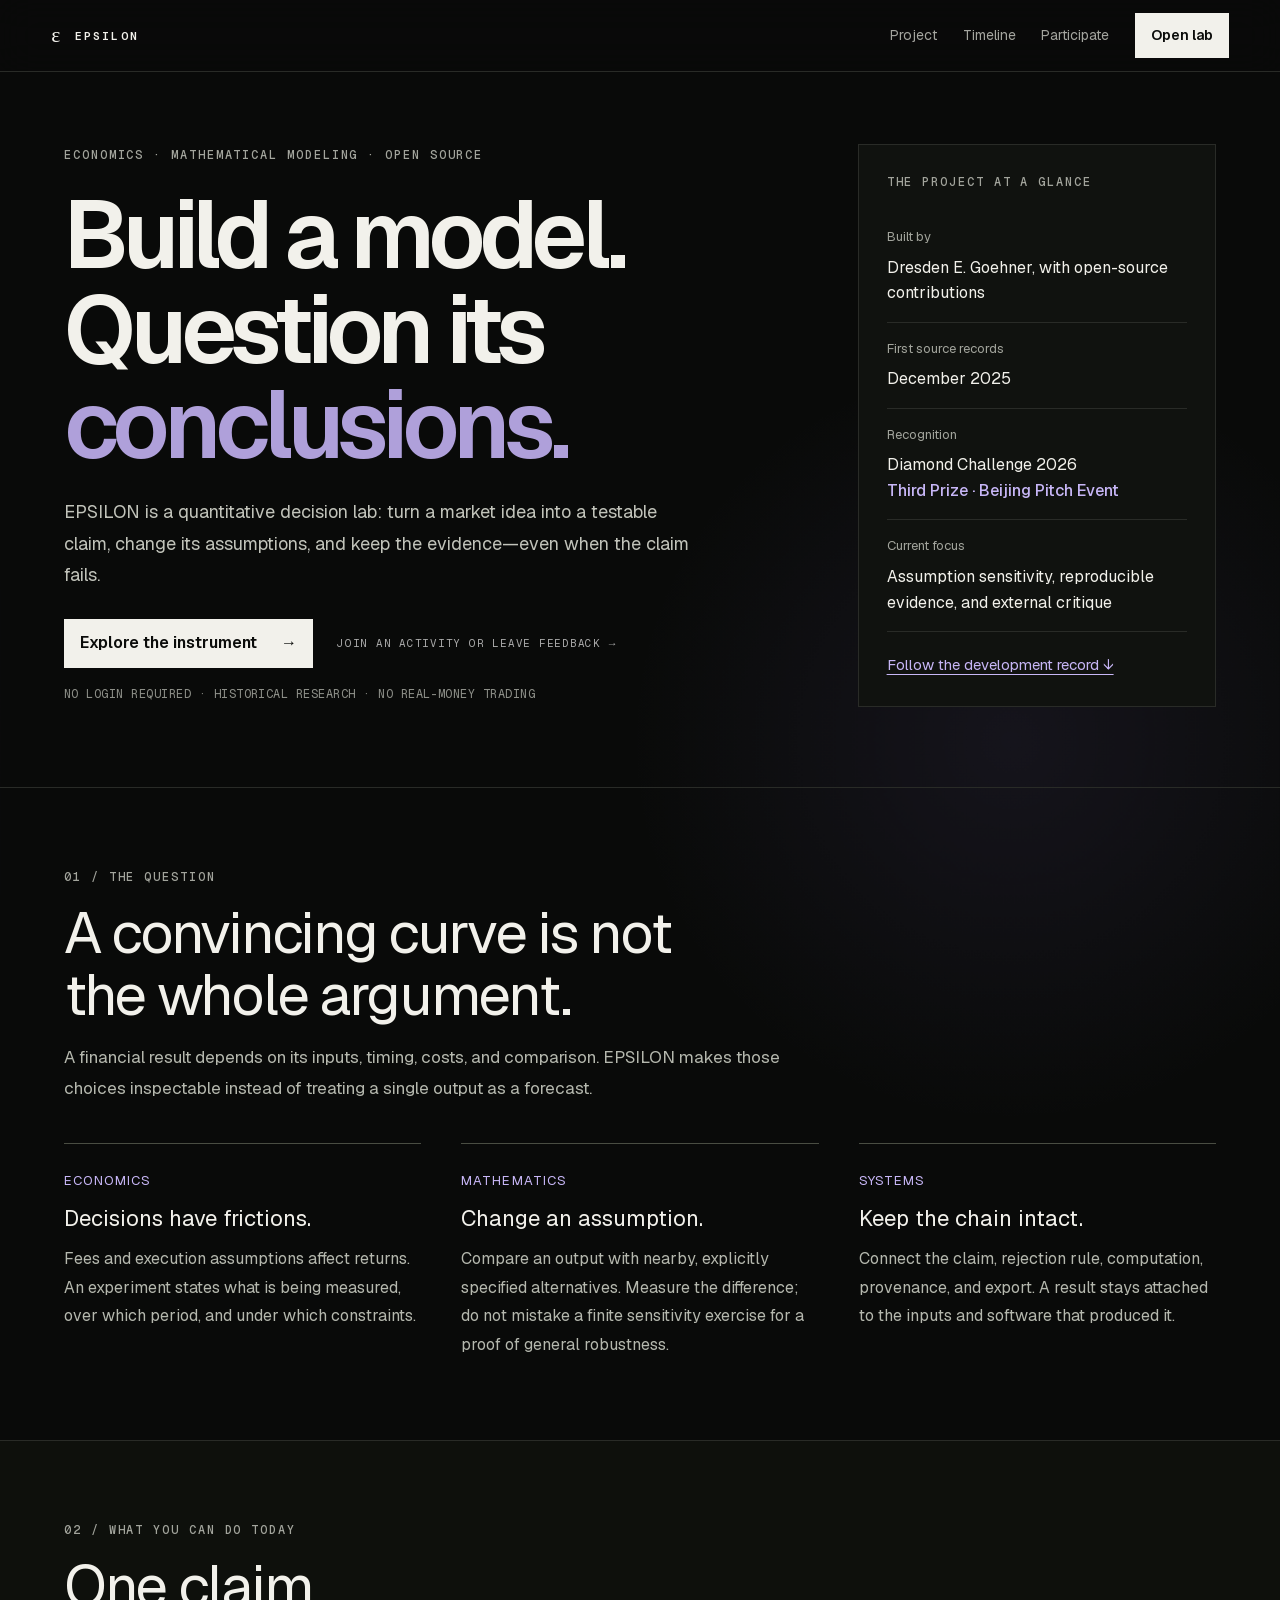
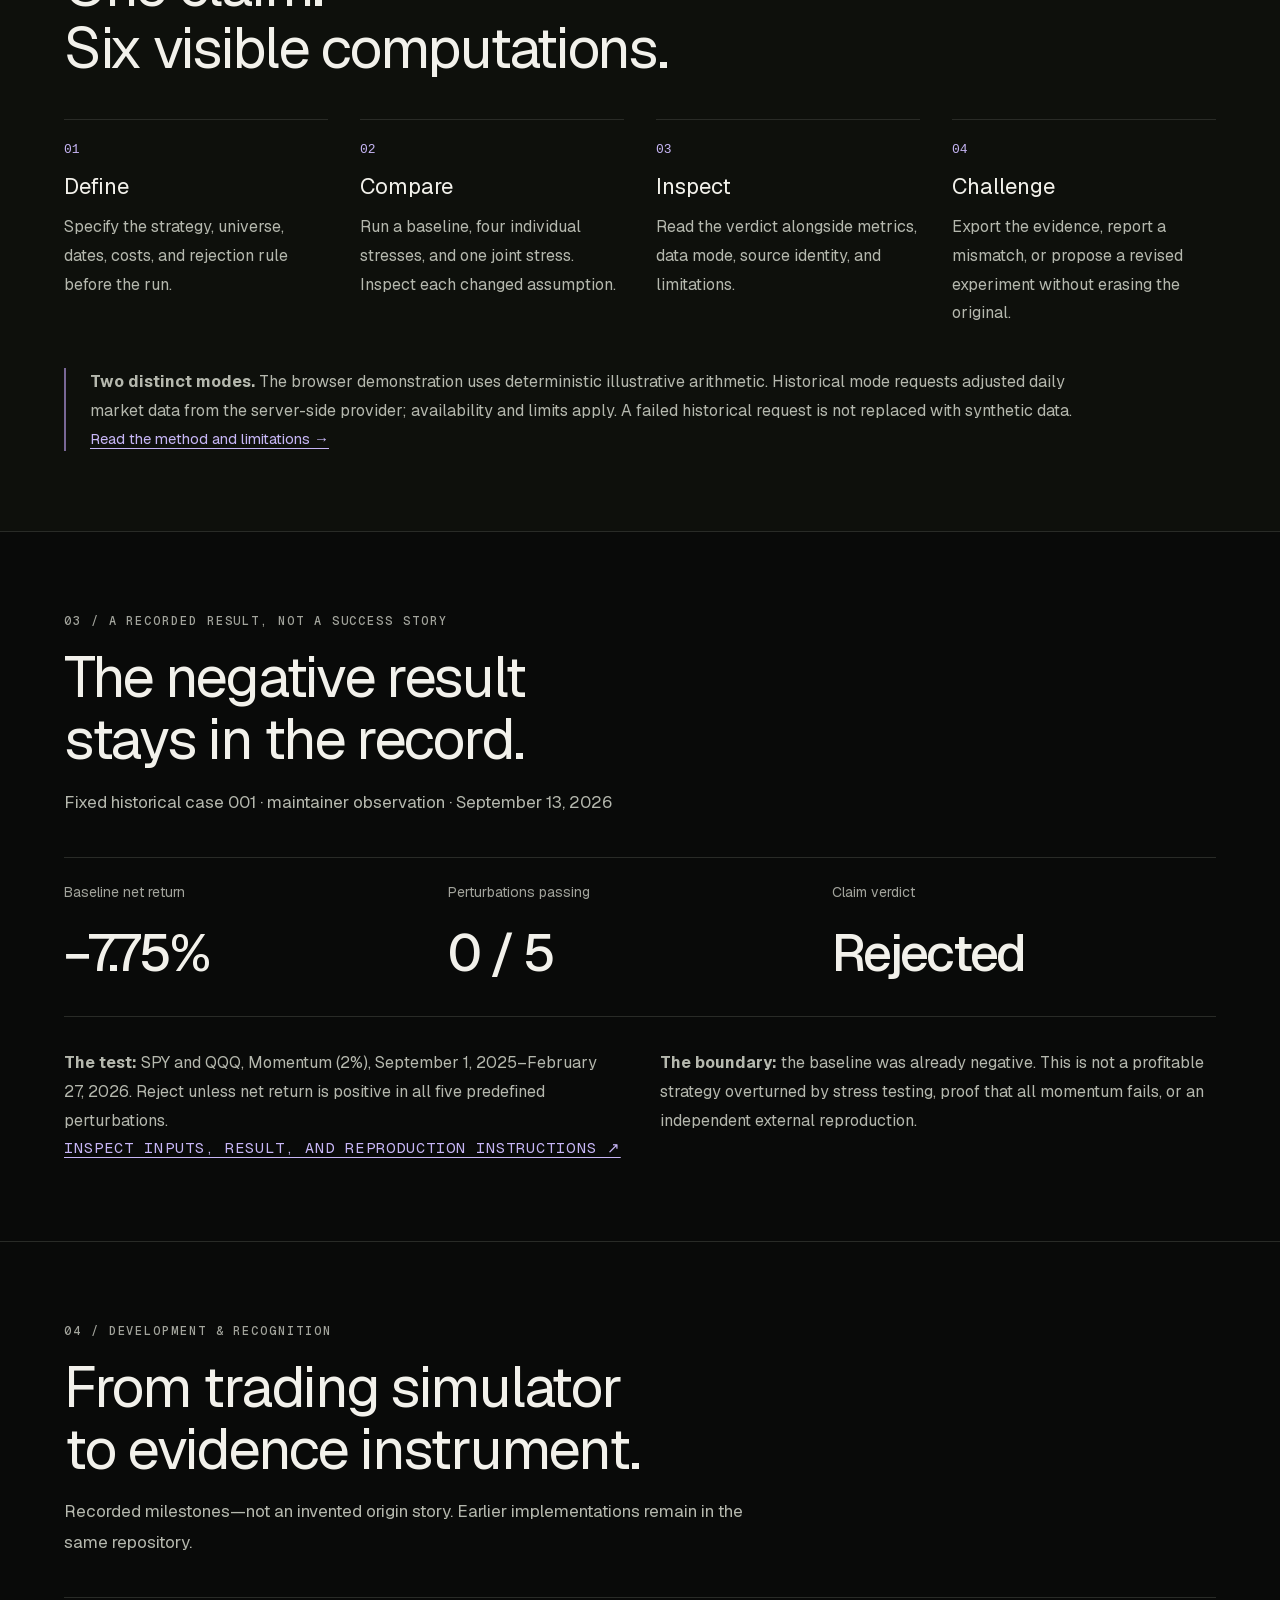
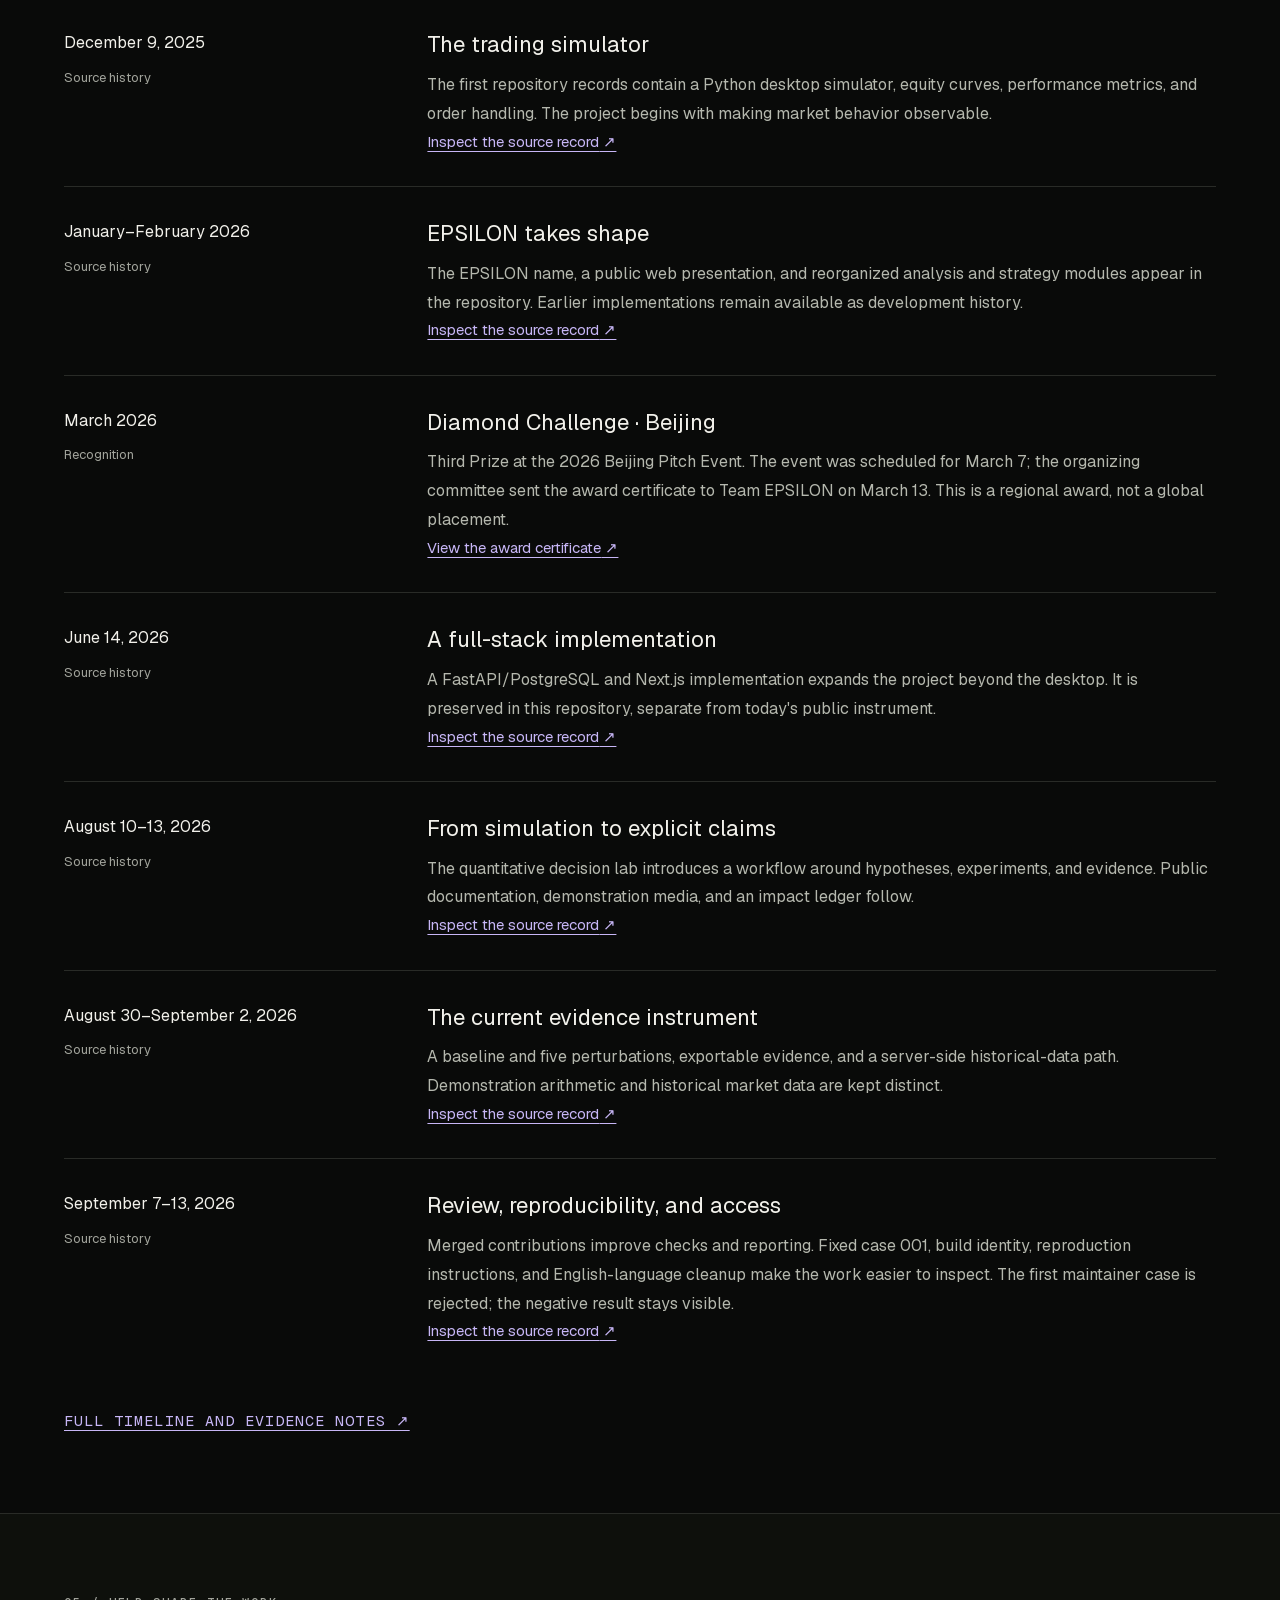
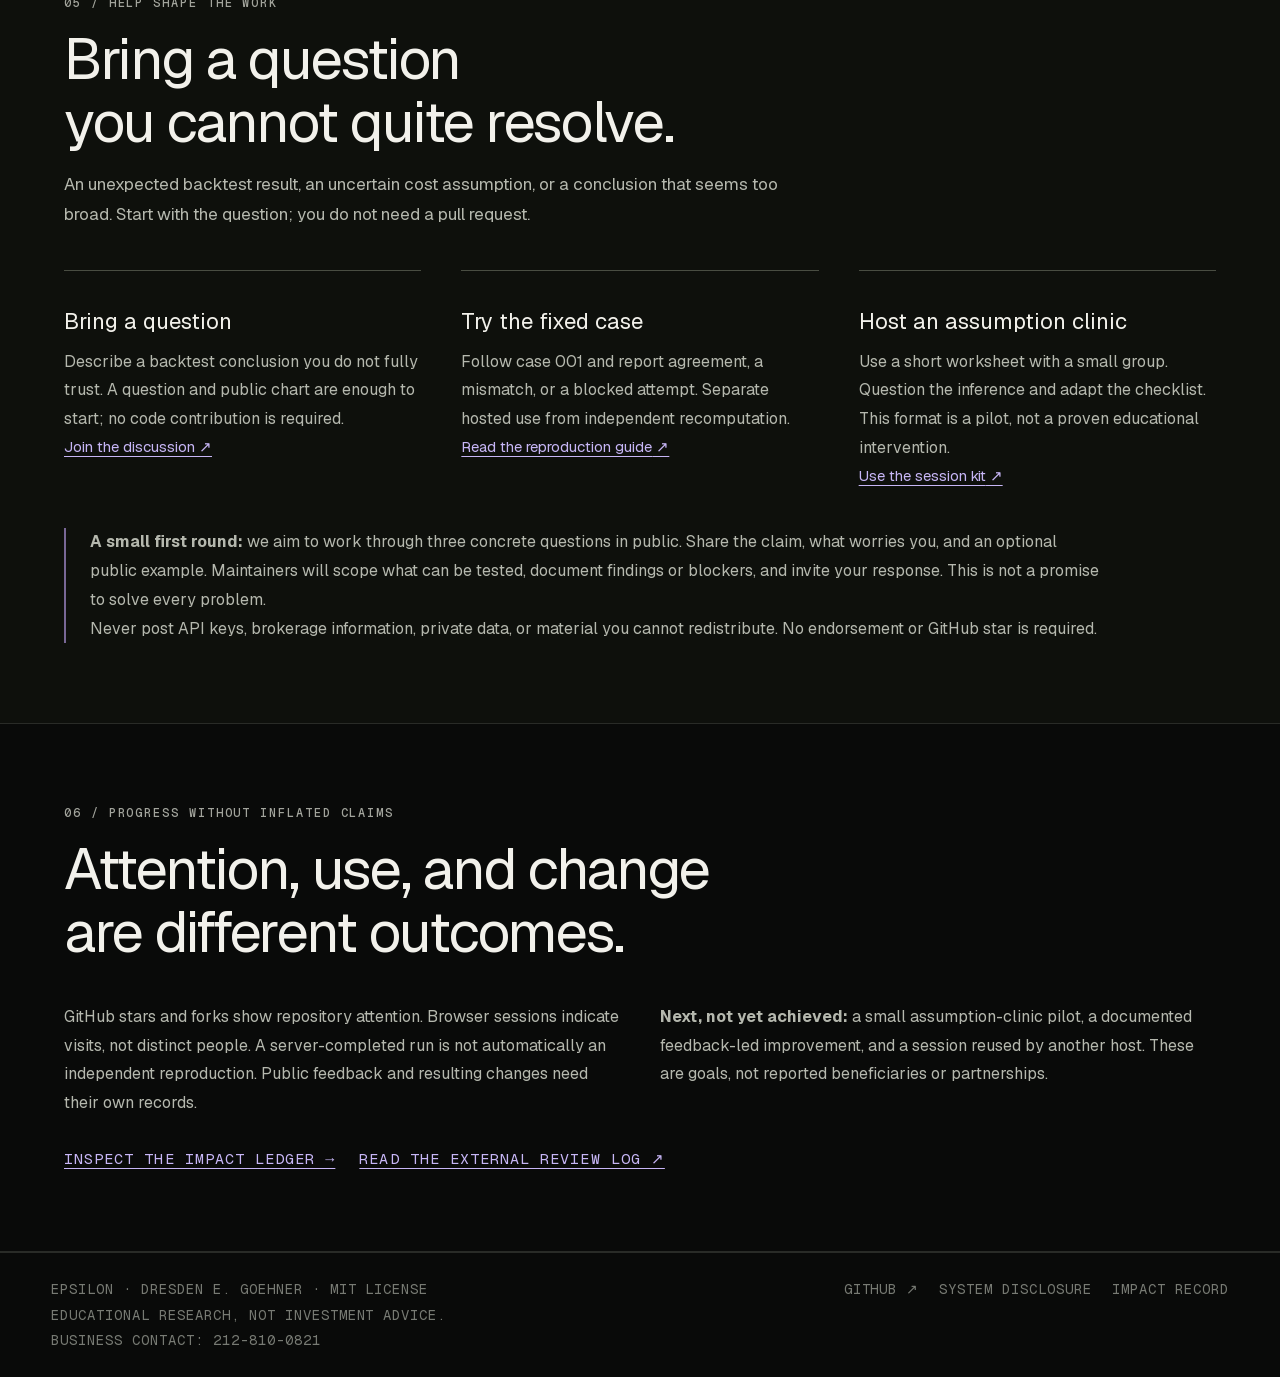
==== index.html @ 9d578151 "Initial commit: site files and deployment setup" ====
<!DOCTYPE html><html lang="en"><head><meta charSet="utf-8"/><meta name="viewport" content="width=device-width, initial-scale=1"/><link rel="stylesheet" href="_next/static/css/index.B4y2poGv.css" data-rsc-css-href="/_next/static/css/index.B4y2poGv.css" data-precedence="vite-rsc/importer-resources"/><link rel="modulepreload" fetchPriority="low" href="_next/static/chunks/index-B8wIwF-7.js"/><script src="_next/static/chunks/rolldown-runtime-hePW80VL.js" type="module" async=""></script><script src="_next/static/chunks/framework-DTZGTDtF.js" type="module" async=""></script><script src="_next/static/chunks/vinext-DrxC9erF.js" type="module" async=""></script><link rel="modulepreload" href="_next/static/chunks/error-CUgf4sw4.js" crossorigin=""/><link rel="modulepreload" href="_next/static/chunks/layout-segment-context-BneZwI-V.js" crossorigin=""/><link rel="modulepreload" href="_next/static/chunks/impact-tracker-BreIALCl.js" crossorigin=""/><link rel="modulepreload" href="_next/static/chunks/link-dG3EQ4Nl.js" crossorigin=""/><link rel="modulepreload" href="_next/static/chunks/query-DugiHe4Q.js" crossorigin=""/><title>EPSILON — Quantitative Evidence Instrument</title><meta name="description" content="Explore EPSILON: an open-source quantitative decision lab, its development history, Diamond Challenge Beijing recognition, reproducible cases, and ways to contribute."/><meta name="application-name" content="EPSILON"/><meta name="author" content="Dresden E. Goehner"/><meta name="creator" content="Dresden E. Goehner"/><meta name="category" content="quantitative research"/><meta name="robots" content="index, follow"/><meta property="og:title" content="EPSILON — Test the neighborhood"/><meta property="og:description" content="A quantitative evidence instrument for challenging conclusions, not decorating them."/><meta property="og:url" content="https://epsilonfield.space"/><meta property="og:site_name" content="EPSILON"/><meta property="og:type" content="website"/><meta property="og:image" content="https://epsilonfield.space/og.png"/><meta property="og:image:width" content="1672"/><meta property="og:image:height" content="941"/><meta property="og:image:alt" content="EPSILON perturbation field"/><meta name="twitter:card" content="summary_large_image"/><meta name="twitter:title" content="EPSILON — Test the neighborhood"/><meta name="twitter:description" content="Challenge a market claim with atomic and joint assumption stresses."/><meta name="twitter:image" content="https://epsilonfield.space/og.png"/><link rel="icon" href="favicon.svg"/><link rel="canonical" href="index.html"/><script>Object.assign(((self[Symbol.for("vinext.navigationRuntime")]??={bootstrap:{routeManifest:null},functions:{}}).bootstrap.rsc??={rsc:[]}),{params:{},nav:{"pathname":"/","searchParams":[]}})</script><link rel="modulepreload" href="_next/static/chunks/index-B8wIwF-7.js" />
<link rel="preload" href="_next/static/_vinext_fonts/geist-8ac0455e797f/geist-98bbbccb.woff2" as="font" type="font/woff2" crossorigin />
<link rel="preload" href="_next/static/_vinext_fonts/geist-mono-00e989178794/geist-mono-013b2f2f.woff2" as="font" type="font/woff2" crossorigin />
<style data-vinext-fonts>/* cyrillic-ext */
@font-face {
  font-family: 'Geist';
  font-style: normal;
  font-weight: 100 900;
  font-display: swap;
  src: url(_next/static/_vinext_fonts/geist-8ac0455e797f/geist-ff2310f5.woff2) format('woff2');
  unicode-range: U+0460-052F, U+1C80-1C8A, U+20B4, U+2DE0-2DFF, U+A640-A69F, U+FE2E-FE2F;
}
/* cyrillic */
@font-face {
  font-family: 'Geist';
  font-style: normal;
  font-weight: 100 900;
  font-display: swap;
  src: url(_next/static/_vinext_fonts/geist-8ac0455e797f/geist-875ccdd4.woff2) format('woff2');
  unicode-range: U+0301, U+0400-045F, U+0490-0491, U+04B0-04B1, U+2116;
}
/* vietnamese */
@font-face {
  font-family: 'Geist';
  font-style: normal;
  font-weight: 100 900;
  font-display: swap;
  src: url(_next/static/_vinext_fonts/geist-8ac0455e797f/geist-52306abf.woff2) format('woff2');
  unicode-range: U+0102-0103, U+0110-0111, U+0128-0129, U+0168-0169, U+01A0-01A1, U+01AF-01B0, U+0300-0301, U+0303-0304, U+0308-0309, U+0323, U+0329, U+1EA0-1EF9, U+20AB;
}
/* latin-ext */
@font-face {
  font-family: 'Geist';
  font-style: normal;
  font-weight: 100 900;
  font-display: swap;
  src: url(_next/static/_vinext_fonts/geist-8ac0455e797f/geist-001175b1.woff2) format('woff2');
  unicode-range: U+0100-02BA, U+02BD-02C5, U+02C7-02CC, U+02CE-02D7, U+02DD-02FF, U+0304, U+0308, U+0329, U+1D00-1DBF, U+1E00-1E9F, U+1EF2-1EFF, U+2020, U+20A0-20AB, U+20AD-20C4, U+2113, U+2C60-2C7F, U+A720-A7FF;
}
/* latin */
@font-face {
  font-family: 'Geist';
  font-style: normal;
  font-weight: 100 900;
  font-display: swap;
  src: url(_next/static/_vinext_fonts/geist-8ac0455e797f/geist-98bbbccb.woff2) format('woff2');
  unicode-range: U+0000-00FF, U+0131, U+0152-0153, U+02BB-02BC, U+02C6, U+02DA, U+02DC, U+0304, U+0308, U+0329, U+2000-206F, U+20AC, U+2122, U+2191, U+2193, U+2212, U+2215, U+FEFF, U+FFFD;
}

@font-face {
  font-family: 'Geist Fallback';
  src: local("Arial");
  ascent-override: 95.94%;
  descent-override: 28.16%;
  line-gap-override: 0.00%;
  size-adjust: 104.76%;
}

.__font_geist_013ydlh { font-family: 'Geist', 'Geist Fallback'; font-style: normal; }

.__variable_geist_013ydlh { --font-geist-sans: 'Geist', 'Geist Fallback'; }

/* cyrillic-ext */
@font-face {
  font-family: 'Geist Mono';
  font-style: normal;
  font-weight: 100 900;
  font-display: swap;
  src: url(_next/static/_vinext_fonts/geist-mono-00e989178794/geist-mono-f6b33328.woff2) format('woff2');
  unicode-range: U+0460-052F, U+1C80-1C8A, U+20B4, U+2DE0-2DFF, U+A640-A69F, U+FE2E-FE2F;
}
/* cyrillic */
@font-face {
  font-family: 'Geist Mono';
  font-style: normal;
  font-weight: 100 900;
  font-display: swap;
  src: url(_next/static/_vinext_fonts/geist-mono-00e989178794/geist-mono-44e03052.woff2) format('woff2');
  unicode-range: U+0301, U+0400-045F, U+0490-0491, U+04B0-04B1, U+2116;
}
/* symbols2 */
@font-face {
  font-family: 'Geist Mono';
  font-style: normal;
  font-weight: 100 900;
  font-display: swap;
  src: url(_next/static/_vinext_fonts/geist-mono-00e989178794/geist-mono-0638449e.woff2) format('woff2');
  unicode-range: U+2000-2001, U+2004-2008, U+200A, U+23B8-23BD, U+2500-259F;
}
/* vietnamese */
@font-face {
  font-family: 'Geist Mono';
  font-style: normal;
  font-weight: 100 900;
  font-display: swap;
  src: url(_next/static/_vinext_fonts/geist-mono-00e989178794/geist-mono-971fb274.woff2) format('woff2');
  unicode-range: U+0102-0103, U+0110-0111, U+0128-0129, U+0168-0169, U+01A0-01A1, U+01AF-01B0, U+0300-0301, U+0303-0304, U+0308-0309, U+0323, U+0329, U+1EA0-1EF9, U+20AB;
}
/* latin-ext */
@font-face {
  font-family: 'Geist Mono';
  font-style: normal;
  font-weight: 100 900;
  font-display: swap;
  src: url(_next/static/_vinext_fonts/geist-mono-00e989178794/geist-mono-44745446.woff2) format('woff2');
  unicode-range: U+0100-02BA, U+02BD-02C5, U+02C7-02CC, U+02CE-02D7, U+02DD-02FF, U+0304, U+0308, U+0329, U+1D00-1DBF, U+1E00-1E9F, U+1EF2-1EFF, U+2020, U+20A0-20AB, U+20AD-20C4, U+2113, U+2C60-2C7F, U+A720-A7FF;
}
/* latin */
@font-face {
  font-family: 'Geist Mono';
  font-style: normal;
  font-weight: 100 900;
  font-display: swap;
  src: url(_next/static/_vinext_fonts/geist-mono-00e989178794/geist-mono-013b2f2f.woff2) format('woff2');
  unicode-range: U+0000-00FF, U+0131, U+0152-0153, U+02BB-02BC, U+02C6, U+02DA, U+02DC, U+0304, U+0308, U+0329, U+2000-206F, U+20AC, U+2122, U+2191, U+2193, U+2212, U+2215, U+FEFF, U+FFFD;
}

@font-face {
  font-family: 'Geist Mono Fallback';
  src: local("Arial");
  ascent-override: 74.67%;
  descent-override: 21.92%;
  line-gap-override: 0.00%;
  size-adjust: 134.59%;
}

.__font_geist_mono_0bm7fsx { font-family: 'Geist Mono', 'Geist Mono Fallback'; font-style: normal; }

.__variable_geist_mono_0bm7fsx { --font-geist-mono: 'Geist Mono', 'Geist Mono Fallback'; }
</style>
</head><body class="__variable_geist_013ydlh __variable_geist_mono_0bm7fsx antialiased"><main class="site-shell overview-shell"><a class="skip-link" href="index.html#overview">Skip to project overview</a><header class="site-header overview-header"><a href="index.html" class="brand"><span class="epsilon-glyph">ε</span><span>EPSILON</span></a><nav aria-label="Primary navigation"><a href="index.html#overview">Project</a><a href="index.html#timeline">Timeline</a><a href="participate.html">Participate</a><a href="lab.html" class="nav-cta">Open lab</a></nav></header><section class="project-hero"><div><p class="eyebrow">Economics · mathematical modeling · open source</p><h1>Build a model.<br/>Question its<br/><span>conclusions.</span></h1><p class="hero-summary">EPSILON is a quantitative decision lab: turn a market idea into a testable claim, change its assumptions, and keep the evidence—even when the claim fails.</p><div class="overview-actions"><a href="lab.html" class="primary-button">Explore the instrument <span>→</span></a><a href="participate.html" class="text-link">Join an activity or leave feedback →</a></div><p class="microcopy">No login required · historical research · no real-money trading</p></div><aside class="project-index" aria-label="Project at a glance"><p class="eyebrow">The project at a glance</p><dl><div><dt>Built by</dt><dd>Dresden E. Goehner, with open-source contributions</dd></div><div><dt>First source records</dt><dd>December 2025</dd></div><div><dt>Recognition</dt><dd>Diamond Challenge 2026<br/><strong>Third Prize · Beijing Pitch Event</strong></dd></div><div><dt>Current focus</dt><dd>Assumption sensitivity, reproducible evidence, and external critique</dd></div></dl><a href="index.html#timeline">Follow the development record ↓</a></aside></section><section id="overview" class="overview-section"><div class="overview-heading"><p class="eyebrow">01 / The question</p><h2>A convincing curve is not<br/>the whole argument.</h2><p>A financial result depends on its inputs, timing, costs, and comparison. EPSILON makes those choices inspectable instead of treating a single output as a forecast.</p></div><div class="overview-columns"><article><span class="section-number">Economics</span><h3>Decisions have frictions.</h3><p>Fees and execution assumptions affect returns. An experiment states what is being measured, over which period, and under which constraints.</p></article><article><span class="section-number">Mathematics</span><h3>Change an assumption.</h3><p>Compare an output with nearby, explicitly specified alternatives. Measure the difference; do not mistake a finite sensitivity exercise for a proof of general robustness.</p></article><article><span class="section-number">Systems</span><h3>Keep the chain intact.</h3><p>Connect the claim, rejection rule, computation, provenance, and export. A result stays attached to the inputs and software that produced it.</p></article></div></section><section id="method" class="overview-section method-overview"><div class="overview-heading"><p class="eyebrow">02 / What you can do today</p><h2>One claim.<br/>Six visible computations.</h2></div><ol class="workflow-strip"><li><span>01</span><h3>Define</h3><p>Specify the strategy, universe, dates, costs, and rejection rule before the run.</p></li><li><span>02</span><h3>Compare</h3><p>Run a baseline, four individual stresses, and one joint stress. Inspect each changed assumption.</p></li><li><span>03</span><h3>Inspect</h3><p>Read the verdict alongside metrics, data mode, source identity, and limitations.</p></li><li><span>04</span><h3>Challenge</h3><p>Export the evidence, report a mismatch, or propose a revised experiment without erasing the original.</p></li></ol><div class="mode-note"><p><strong>Two distinct modes.</strong> The browser demonstration uses deterministic illustrative arithmetic. Historical mode requests adjusted daily market data from the server-side provider; availability and limits apply. A failed historical request is not replaced with synthetic data.</p><a href="status.html">Read the method and limitations →</a></div></section><section id="evidence" class="overview-section case-section"><div class="overview-heading"><p class="eyebrow">03 / A recorded result, not a success story</p><h2>The negative result<br/>stays in the record.</h2><p>Fixed historical case 001 · maintainer observation · September 13, 2026</p></div><div class="case-summary"><div><span>Baseline net return</span><strong>−7.75%</strong></div><div><span>Perturbations passing</span><strong>0 / 5</strong></div><div><span>Claim verdict</span><strong>Rejected</strong></div></div><div class="case-explanation"><p><strong>The test:</strong> SPY and QQQ, Momentum (2%), September 1, 2025–February 27, 2026. Reject unless net return is positive in all five predefined perturbations.</p><p><strong>The boundary:</strong> the baseline was already negative. This is not a profitable strategy overturned by stress testing, proof that all momentum fails, or an independent external reproduction.</p></div><a class="text-link" href="https://github.com/DresdenGman/EPSILON-trading-simulator/blob/main/docs/REFERENCE_CASE.md">Inspect inputs, result, and reproduction instructions ↗</a></section><section id="timeline" class="overview-section timeline-section"><div class="overview-heading"><p class="eyebrow">04 / Development &amp; recognition</p><h2>From trading simulator<br/>to evidence instrument.</h2><p>Recorded milestones—not an invented origin story. Earlier implementations remain in the same repository.</p></div><ol class="project-timeline"><li><div class="milestone-date"><span>December 9, 2025</span><small>Source history</small></div><div><h3>The trading simulator</h3><p>The first repository records contain a Python desktop simulator, equity curves, performance metrics, and order handling. The project begins with making market behavior observable.</p><a href="https://github.com/DresdenGman/EPSILON-trading-simulator/commit/fc81b85">Inspect the source record<!-- --> ↗</a></div></li><li><div class="milestone-date"><span>January–February 2026</span><small>Source history</small></div><div><h3>EPSILON takes shape</h3><p>The EPSILON name, a public web presentation, and reorganized analysis and strategy modules appear in the repository. Earlier implementations remain available as development history.</p><a href="https://github.com/DresdenGman/EPSILON-trading-simulator/commit/9e06432">Inspect the source record<!-- --> ↗</a></div></li><li><div class="milestone-date"><span>March 2026</span><small>Recognition</small></div><div><h3>Diamond Challenge · Beijing</h3><p>Third Prize at the 2026 Beijing Pitch Event. The event was scheduled for March 7; the organizing committee sent the award certificate to Team EPSILON on March 13. This is a regional award, not a global placement.</p><a href="evidence/diamond-challenge-2026-beijing-third-prize.jpg">View the award certificate<!-- --> ↗</a></div></li><li><div class="milestone-date"><span>June 14, 2026</span><small>Source history</small></div><div><h3>A full-stack implementation</h3><p>A FastAPI/PostgreSQL and Next.js implementation expands the project beyond the desktop. It is preserved in this repository, separate from today&#x27;s public instrument.</p><a href="https://github.com/DresdenGman/EPSILON-trading-simulator/commit/9579fc9">Inspect the source record<!-- --> ↗</a></div></li><li><div class="milestone-date"><span>August 10–13, 2026</span><small>Source history</small></div><div><h3>From simulation to explicit claims</h3><p>The quantitative decision lab introduces a workflow around hypotheses, experiments, and evidence. Public documentation, demonstration media, and an impact ledger follow.</p><a href="https://github.com/DresdenGman/EPSILON-trading-simulator/commit/0560eac">Inspect the source record<!-- --> ↗</a></div></li><li><div class="milestone-date"><span>August 30–September 2, 2026</span><small>Source history</small></div><div><h3>The current evidence instrument</h3><p>A baseline and five perturbations, exportable evidence, and a server-side historical-data path. Demonstration arithmetic and historical market data are kept distinct.</p><a href="https://github.com/DresdenGman/EPSILON-trading-simulator/pull/15">Inspect the source record<!-- --> ↗</a></div></li><li><div class="milestone-date"><span>September 7–13, 2026</span><small>Source history</small></div><div><h3>Review, reproducibility, and access</h3><p>Merged contributions improve checks and reporting. Fixed case 001, build identity, reproduction instructions, and English-language cleanup make the work easier to inspect. The first maintainer case is rejected; the negative result stays visible.</p><a href="https://github.com/DresdenGman/EPSILON-trading-simulator/pull/24">Inspect the source record<!-- --> ↗</a></div></li></ol><a class="text-link" href="https://github.com/DresdenGman/EPSILON-trading-simulator/blob/main/docs/PROJECT_HISTORY.md">Full timeline and evidence notes ↗</a></section><section id="participate" class="overview-section participation-section"><div class="overview-heading"><p class="eyebrow">05 / Help shape the work</p><h2>Bring a question<br/>you cannot quite resolve.</h2><p>An unexpected backtest result, an uncertain cost assumption, or a conclusion that seems too broad. Start with the question; you do not need a pull request.</p></div><div class="overview-columns"><article><h3>Bring a question</h3><p>Describe a backtest conclusion you do not fully trust. A question and public chart are enough to start; no code contribution is required.</p><a href="https://github.com/DresdenGman/EPSILON-trading-simulator/discussions/8">Join the discussion<!-- --> ↗</a></article><article><h3>Try the fixed case</h3><p>Follow case 001 and report agreement, a mismatch, or a blocked attempt. Separate hosted use from independent recomputation.</p><a href="https://github.com/DresdenGman/EPSILON-trading-simulator/blob/main/docs/REFERENCE_CASE.md">Read the reproduction guide<!-- --> ↗</a></article><article><h3>Host an assumption clinic</h3><p>Use a short worksheet with a small group. Question the inference and adapt the checklist. This format is a pilot, not a proven educational intervention.</p><a href="https://github.com/DresdenGman/EPSILON-trading-simulator/blob/main/docs/community/ASSUMPTION_CLINIC.md">Use the session kit<!-- --> ↗</a></article></div><div class="mode-note"><p><strong>A small first round:</strong> we aim to work through three concrete questions in public. Share the claim, what worries you, and an optional public example. Maintainers will scope what can be tested, document findings or blockers, and invite your response. This is not a promise to solve every problem.</p><p>Never post API keys, brokerage information, private data, or material you cannot redistribute. No endorsement or GitHub star is required.</p></div></section><section class="overview-section record-section"><div class="overview-heading"><p class="eyebrow">06 / Progress without inflated claims</p><h2>Attention, use, and change<br/>are different outcomes.</h2></div><div class="case-explanation"><p>GitHub stars and forks show repository attention. Browser sessions indicate visits, not distinct people. A server-completed run is not automatically an independent reproduction. Public feedback and resulting changes need their own records.</p><p><strong>Next, not yet achieved:</strong> a small assumption-clinic pilot, a documented feedback-led improvement, and a session reused by another host. These are goals, not reported beneficiaries or partnerships.</p></div><div class="overview-actions"><a href="impact.html" class="text-link">Inspect the impact ledger →</a><a href="https://github.com/DresdenGman/EPSILON-trading-simulator/blob/main/docs/INDEPENDENT_REVIEW_LOG.md" class="text-link">Read the external review log ↗</a></div></section><footer><span>EPSILON · Dresden E. Goehner · MIT license<br/>Educational research, not investment advice.<br/>Business contact: <a href="tel:+12128100821">212-810-0821</a></span><div><a href="https://github.com/DresdenGman/EPSILON-trading-simulator">GitHub ↗</a><a href="status.html">System disclosure</a><a href="impact.html">Impact record</a></div></footer></main><script type="module" src="_next/static/chunks/index-B8wIwF-7.js" id="_R_" async=""></script><script>((self[Symbol.for("vinext.navigationRuntime")]??={bootstrap:{routeManifest:null},functions:{}}).bootstrap.rsc??={rsc:[]}).rsc.push("0:{\"page:/\":\"$L1\",\"layout:/\":\"$L2\",\"route:/\":\"$L3\",\"__route\":\"route:/\",\"__interceptionContext\":null,\"__layoutIds\":[\"layout:/\"],\"__rootLayout\":\"/\",\"__bfcacheSegmentIdentities\":{\"layout:/\":\"[\\\"layout\\\",\\\"layout:/\\\",\\\"root-boundary:/\\\",\\\"\\\"]\",\"page:/\":\"[\\\"page\\\",\\\"page:/\\\",\\\"root-boundary:/\\\",\\\"\\\"]\"},\"__srcPage\":[\"page\"],\"__layoutFlags\":{\"layout:/\":\"s\"},\"__artifactCompatibility\":{\"schemaVersion\":1,\"graphVersion\":\"app-route-graph:1177fd80f83fa7b0\",\"deploymentVersion\":\"2488bc89-2bd9-484f-8fe7-620d4e68f6e0\",\"appElementsSchemaVersion\":1,\"rscPayloadSchemaVersion\":1,\"rootBoundaryId\":\"/\",\"renderEpoch\":null},\"__dynamicStaleTime\":0}\n")</script><script>((self[Symbol.for("vinext.navigationRuntime")]??={bootstrap:{routeManifest:null},functions:{}}).bootstrap.rsc??={rsc:[]}).rsc.push("4:I[\"53420b8b6dd2\",[],\"ImpactTracker\",1]\n")</script><script>((self[Symbol.for("vinext.navigationRuntime")]??={bootstrap:{routeManifest:null},functions:{}}).bootstrap.rsc??={rsc:[]}).rsc.push("5:I[\"8c0f216c4604\",[],\"Children\",1]\n")</script><script>((self[Symbol.for("vinext.navigationRuntime")]??={bootstrap:{routeManifest:null},functions:{}}).bootstrap.rsc??={rsc:[]}).rsc.push("6:I[\"593f344dc510\",[],\"GlobalErrorBoundary\",1]\n")</script><script>((self[Symbol.for("vinext.navigationRuntime")]??={bootstrap:{routeManifest:null},functions:{}}).bootstrap.rsc??={rsc:[]}).rsc.push("7:I[\"0b874ad30386\",[],\"default\",1]\n")</script><script>((self[Symbol.for("vinext.navigationRuntime")]??={bootstrap:{routeManifest:null},functions:{}}).bootstrap.rsc??={rsc:[]}).rsc.push("8:I[\"593f344dc510\",[],\"ErrorBoundary\",1]\n")</script><script>((self[Symbol.for("vinext.navigationRuntime")]??={bootstrap:{routeManifest:null},functions:{}}).bootstrap.rsc??={rsc:[]}).rsc.push("9:I[\"15c18cfaeeff\",[],\"LayoutSegmentProvider\",1]\n")</script><script>((self[Symbol.for("vinext.navigationRuntime")]??={bootstrap:{routeManifest:null},functions:{}}).bootstrap.rsc??={rsc:[]}).rsc.push("a:I[\"8c0f216c4604\",[],\"Slot\",1]\n")</script><script>((self[Symbol.for("vinext.navigationRuntime")]??={bootstrap:{routeManifest:null},functions:{}}).bootstrap.rsc??={rsc:[]}).rsc.push("b:I[\"a9bbde40cf2d\",[],\"default\",1]\n")</script><script>((self[Symbol.for("vinext.navigationRuntime")]??={bootstrap:{routeManifest:null},functions:{}}).bootstrap.rsc??={rsc:[]}).rsc.push("c:I[\"593f344dc510\",[],\"NotFoundBoundary\",1]\n")</script><script>((self[Symbol.for("vinext.navigationRuntime")]??={bootstrap:{routeManifest:null},functions:{}}).bootstrap.rsc??={rsc:[]}).rsc.push("d:I[\"c2747888630f\",[],\"default\",1]\n")</script><script>((self[Symbol.for("vinext.navigationRuntime")]??={bootstrap:{routeManifest:null},functions:{}}).bootstrap.rsc??={rsc:[]}).rsc.push("e:I[\"9276801271d6\",[],\"AppRouterScrollTarget\",1]\n")</script><script>((self[Symbol.for("vinext.navigationRuntime")]??={bootstrap:{routeManifest:null},functions:{}}).bootstrap.rsc??={rsc:[]}).rsc.push("f:I[\"593f344dc510\",[],\"RedirectBoundary\",1]\n")</script><script>((self[Symbol.for("vinext.navigationRuntime")]??={bootstrap:{routeManifest:null},functions:{}}).bootstrap.rsc??={rsc:[]}).rsc.push(":HL[\"/_next/static/css/index.B4y2poGv.css\",\"style\"     ]\n")</script><script>((self[Symbol.for("vinext.navigationRuntime")]??={bootstrap:{routeManifest:null},functions:{}}).bootstrap.rsc??={rsc:[]}).rsc.push("2:[[[\"$\",\"link\",\"css:/_next/static/css/index.B4y2poGv.css\",{\"rel\":\"stylesheet\",\"precedence\":\"vite-rsc/importer-resources\",\"href\":\"/_next/static/css/index.B4y2poGv.css\",\"data-rsc-css-href\":\"/_next/static/css/index.B4y2poGv.css\"}],\"$undefined\"],[\"$\",\"html\",null,{\"lang\":\"en\",\"children\":[\"$\",\"body\",null,{\"className\":\"__variable_geist_013ydlh __variable_geist_mono_0bm7fsx antialiased\",\"children\":[[\"$\",\"$L4\",null,{}],[\"$\",\"$L5\",null,{}]]}]}]]\n")</script><script>((self[Symbol.for("vinext.navigationRuntime")]??={bootstrap:{routeManifest:null},functions:{}}).bootstrap.rsc??={rsc:[]}).rsc.push("3:[[[\"$\",\"meta\",null,{\"charSet\":\"utf-8\"}],[[\"$\",\"title\",\"0\",{\"children\":\"EPSILON — Quantitative Evidence Instrument\"}],[\"$\",\"meta\",\"1\",{\"name\":\"description\",\"content\":\"Explore EPSILON: an open-source quantitative decision lab, its development history, Diamond Challenge Beijing recognition, reproducible cases, and ways to contribute.\"}],[\"$\",\"meta\",\"2\",{\"name\":\"application-name\",\"content\":\"EPSILON\"}],[\"$\",\"meta\",\"3\",{\"name\":\"author\",\"content\":\"Dresden E. Goehner\"}],[\"$\",\"meta\",\"4\",{\"name\":\"creator\",\"content\":\"Dresden E. Goehner\"}],[\"$\",\"meta\",\"5\",{\"name\":\"category\",\"content\":\"quantitative research\"}],[\"$\",\"meta\",\"6\",{\"name\":\"robots\",\"content\":\"index, follow\"}],[\"$\",\"meta\",\"7\",{\"property\":\"og:title\",\"content\":\"EPSILON — Test the neighborhood\"}],[\"$\",\"meta\",\"8\",{\"property\":\"og:description\",\"content\":\"A quantitative evidence instrument for challenging conclusions, not decorating them.\"}],[\"$\",\"meta\",\"9\",{\"property\":\"og:url\",\"content\":\"https://epsilonfield.space\"}],[\"$\",\"meta\",\"10\",{\"property\":\"og:site_name\",\"content\":\"EPSILON\"}],[\"$\",\"meta\",\"11\",{\"property\":\"og:type\",\"content\":\"website\"}],[\"$\",\"meta\",\"12\",{\"property\":\"og:image\",\"content\":\"https://epsilonfield.space/og.png\"}],[\"$\",\"meta\",\"13\",{\"property\":\"og:image:width\",\"content\":\"1672\"}],[\"$\",\"meta\",\"14\",{\"property\":\"og:image:height\",\"content\":\"941\"}],[\"$\",\"meta\",\"15\",{\"property\":\"og:image:alt\",\"content\":\"EPSILON perturbation field\"}],[\"$\",\"meta\",\"16\",{\"name\":\"twitter:card\",\"content\":\"summary_large_image\"}],[\"$\",\"meta\",\"17\",{\"name\":\"twitter:title\",\"content\":\"EPSILON — Test the neighborhood\"}],[\"$\",\"meta\",\"18\",{\"name\":\"twitter:description\",\"content\":\"Challenge a market claim with atomic and joint assumption stresses.\"}],[\"$\",\"meta\",\"19\",{\"name\":\"twitter:image\",\"content\":\"https://epsilonfield.space/og.png\"}],[\"$\",\"link\",\"20\",{\"data-vinext-streamed-icon\":\"$undefined\",\"rel\":\"icon\",\"href\":\"/favicon.svg\",\"type\":\"$undefined\",\"sizes\":\"$undefined\",\"color\":\"$undefined\",\"media\":\"$undefined\",\"fetchPriority\":\"$undefined\"}],[\"$\",\"link\",\"21\",{\"rel\":\"canonical\",\"href\":\"https://epsilonfield.space\"}]],[[\"$\",\"meta\",\"0\",{\"name\":\"viewport\",\"content\":\"width=device-width, initial-scale=1\"}]]],[\"$\",\"$L6\",null,{\"fallback\":\"$7\",\"children\":[\"$\",\"$L8\",null,{\"fallback\":\"$7\",\"children\":[\"$\",\"$L9\",null,{\"providerId\":\"layout:/\",\"segmentMap\":{\"children\":[]},\"children\":[\"$\",\"$La\",null,{\"id\":\"layout:/\",\"parallelSlots\":\"$undefined\",\"children\":[\"$\",\"$L8\",null,{\"resetKey\":\"\",\"fallback\":\"$b\",\"children\":[\"$\",\"$Lc\",null,{\"resetKey\":\"\",\"fallback\":[\"$\",\"main\",null,{\"className\":\"error-shell\",\"children\":[[\"$\",\"p\",null,{\"className\":\"eyebrow\",\"children\":\"404 / outside the field\"}],[\"$\",\"h1\",null,{\"children\":[\"This coordinate\",[\"$\",\"br\",null,{}],[\"$\",\"span\",null,{\"children\":\"was not observed.\"}]]}],[\"$\",\"p\",null,{\"children\":\"The requested page is not part of the current EPSILON instrument.\"}],[\"$\",\"$Ld\",null,{\"href\":\"/\",\"children\":\"Return to field notes →\"}]]}],\"children\":[\"$\",\"$Lc\",null,{\"resetKey\":\"\",\"fallback\":[\"$\",\"main\",null,{\"className\":\"error-shell\",\"children\":[[\"$\",\"p\",null,{\"className\":\"eyebrow\",\"children\":\"404 / outside the field\"}],[\"$\",\"h1\",null,{\"children\":[\"This coordinate\",[\"$\",\"br\",null,{}],[\"$\",\"span\",null,{\"children\":\"was not observed.\"}]]}],[\"$\",\"p\",null,{\"children\":\"The requested page is not part of the current EPSILON instrument.\"}],[\"$\",\"$Ld\",null,{\"href\":\"/\",\"children\":\"Return to field notes →\"}]]}],\"children\":[\"$\",\"$Le\",null,{\"children\":[\"$\",\"$Lf\",null,{\"children\":[[\"$\",\"$L9\",null,{\"providerId\":\"page:/\",\"segmentMap\":{\"children\":[\"__PAGE__\"]},\"children\":[\"$\",\"$La\",null,{\"id\":\"page:/\"}]}],null]}]}]}]}]}]}]}]}]}],null,null]\n")</script><script>((self[Symbol.for("vinext.navigationRuntime")]??={bootstrap:{routeManifest:null},functions:{}}).bootstrap.rsc??={rsc:[]}).rsc.push("1:[\"$\",\"main\",null,{\"className\":\"site-shell overview-shell\",\"children\":[[\"$\",\"a\",null,{\"className\":\"skip-link\",\"href\":\"#overview\",\"children\":\"Skip to project overview\"}],[\"$\",\"header\",null,{\"className\":\"site-header overview-header\",\"children\":[[\"$\",\"$Ld\",null,{\"href\":\"/\",\"className\":\"brand\",\"children\":[[\"$\",\"span\",null,{\"className\":\"epsilon-glyph\",\"children\":\"ε\"}],[\"$\",\"span\",null,{\"children\":\"EPSILON\"}]]}],[\"$\",\"nav\",null,{\"aria-label\":\"Primary navigation\",\"children\":[[\"$\",\"a\",null,{\"href\":\"#overview\",\"children\":\"Project\"}],[\"$\",\"a\",null,{\"href\":\"#timeline\",\"children\":\"Timeline\"}],[\"$\",\"$Ld\",null,{\"href\":\"/participate\",\"children\":\"Participate\"}],[\"$\",\"$Ld\",null,{\"href\":\"/lab\",\"className\":\"nav-cta\",\"children\":\"Open lab\"}]]}]]}],[\"$\",\"section\",null,{\"className\":\"project-hero\",\"children\":[[\"$\",\"div\",null,{\"children\":[[\"$\",\"p\",null,{\"className\":\"eyebrow\",\"children\":\"Economics · mathematical modeling · open source\"}],[\"$\",\"h1\",null,{\"children\":[\"Build a model.\",[\"$\",\"br\",null,{}],\"Question its\",[\"$\",\"br\",null,{}],[\"$\",\"span\",null,{\"children\":\"conclusions.\"}]]}],[\"$\",\"p\",null,{\"className\":\"hero-summary\",\"children\":\"EPSILON is a quantitative decision lab: turn a market idea into a testable claim, change its assumptions, and keep the evidence—even when the claim fails.\"}],[\"$\",\"div\",null,{\"className\":\"overview-actions\",\"children\":[[\"$\",\"$Ld\",null,{\"href\":\"/lab\",\"className\":\"primary-button\",\"children\":[\"Explore the instrument \",[\"$\",\"span\",null,{\"children\":\"→\"}]]}],[\"$\",\"$Ld\",null,{\"href\":\"/participate\",\"className\":\"text-link\",\"children\":\"Join an activity or leave feedback →\"}]]}],[\"$\",\"p\",null,{\"className\":\"microcopy\",\"children\":\"No login required · historical research · no real-money trading\"}]]}],[\"$\",\"aside\",null,{\"className\":\"project-index\",\"aria-label\":\"Project at a glance\",\"children\":[[\"$\",\"p\",null,{\"className\":\"eyebrow\",\"children\":\"The project at a glance\"}],[\"$\",\"dl\",null,{\"children\":[[\"$\",\"div\",null,{\"children\":[[\"$\",\"dt\",null,{\"children\":\"Built by\"}],[\"$\",\"dd\",null,{\"children\":\"Dresden E. Goehner, with open-source contributions\"}]]}],[\"$\",\"div\",null,{\"children\":[[\"$\",\"dt\",null,{\"children\":\"First source records\"}],[\"$\",\"dd\",null,{\"children\":\"December 2025\"}]]}],[\"$\",\"div\",null,{\"children\":[[\"$\",\"dt\",null,{\"children\":\"Recognition\"}],[\"$\",\"dd\",null,{\"children\":[\"Diamond Challenge 2026\",[\"$\",\"br\",null,{}],[\"$\",\"strong\",null,{\"children\":\"Third Prize · Beijing Pitch Event\"}]]}]]}],[\"$\",\"div\",null,{\"children\":[[\"$\",\"dt\",null,{\"children\":\"Current focus\"}],[\"$\",\"dd\",null,{\"children\":\"Assumption sensitivity, reproducible evidence, and external critique\"}]]}]]}],[\"$\",\"a\",null,{\"href\":\"#timeline\",\"children\":\"Follow the development record ↓\"}]]}]]}],[\"$\",\"section\",null,{\"id\":\"overview\",\"className\":\"overview-section\",\"children\":[[\"$\",\"div\",null,{\"className\":\"overview-heading\",\"children\":[[\"$\",\"p\",null,{\"className\":\"eyebrow\",\"children\":\"01 / The question\"}],[\"$\",\"h2\",null,{\"children\":[\"A convincing curve is not\",[\"$\",\"br\",null,{}],\"the whole argument.\"]}],[\"$\",\"p\",null,{\"children\":\"A financial result depends on its inputs, timing, costs, and comparison. EPSILON makes those choices inspectable instead of treating a single output as a forecast.\"}]]}],[\"$\",\"div\",null,{\"className\":\"overview-columns\",\"children\":[[\"$\",\"article\",null,{\"children\":[[\"$\",\"span\",null,{\"className\":\"section-number\",\"children\":\"Economics\"}],[\"$\",\"h3\",null,{\"children\":\"Decisions have frictions.\"}],[\"$\",\"p\",null,{\"children\":\"Fees and execution assumptions affect returns. An experiment states what is being measured, over which period, and under which constraints.\"}]]}],[\"$\",\"article\",null,{\"children\":[[\"$\",\"span\",null,{\"className\":\"section-number\",\"children\":\"Mathematics\"}],[\"$\",\"h3\",null,{\"children\":\"Change an assumption.\"}],[\"$\",\"p\",null,{\"children\":\"Compare an output with nearby, explicitly specified alternatives. Measure the difference; do not mistake a finite sensitivity exercise for a proof of general robustness.\"}]]}],[\"$\",\"article\",null,{\"children\":[[\"$\",\"span\",null,{\"className\":\"section-number\",\"children\":\"Systems\"}],[\"$\",\"h3\",null,{\"children\":\"Keep the chain intact.\"}],[\"$\",\"p\",null,{\"children\":\"Connect the claim, rejection rule, computation, provenance, and export. A result stays attached to the inputs and software that produced it.\"}]]}]]}]]}],[\"$\",\"section\",null,{\"id\":\"method\",\"className\":\"overview-section method-overview\",\"children\":[[\"$\",\"div\",null,{\"className\":\"overview-heading\",\"children\":[[\"$\",\"p\",null,{\"className\":\"eyebrow\",\"children\":\"02 / What you can do today\"}],\"$L10\"]}],\"$L11\",\"$L12\"]}],\"$L13\",\"$L14\",\"$L15\",\"$L16\",\"$L17\"]}]\n")</script><script>((self[Symbol.for("vinext.navigationRuntime")]??={bootstrap:{routeManifest:null},functions:{}}).bootstrap.rsc??={rsc:[]}).rsc.push("10:[\"$\",\"h2\",null,{\"children\":[\"One claim.\",[\"$\",\"br\",null,{}],\"Six visible computations.\"]}]\n")</script><script>((self[Symbol.for("vinext.navigationRuntime")]??={bootstrap:{routeManifest:null},functions:{}}).bootstrap.rsc??={rsc:[]}).rsc.push("11:[\"$\",\"ol\",null,{\"className\":\"workflow-strip\",\"children\":[[\"$\",\"li\",null,{\"children\":[[\"$\",\"span\",null,{\"children\":\"01\"}],[\"$\",\"h3\",null,{\"children\":\"Define\"}],[\"$\",\"p\",null,{\"children\":\"Specify the strategy, universe, dates, costs, and rejection rule before the run.\"}]]}],[\"$\",\"li\",null,{\"children\":[[\"$\",\"span\",null,{\"children\":\"02\"}],[\"$\",\"h3\",null,{\"children\":\"Compare\"}],[\"$\",\"p\",null,{\"children\":\"Run a baseline, four individual stresses, and one joint stress. Inspect each changed assumption.\"}]]}],[\"$\",\"li\",null,{\"children\":[[\"$\",\"span\",null,{\"children\":\"03\"}],[\"$\",\"h3\",null,{\"children\":\"Inspect\"}],[\"$\",\"p\",null,{\"children\":\"Read the verdict alongside metrics, data mode, source identity, and limitations.\"}]]}],[\"$\",\"li\",null,{\"children\":[[\"$\",\"span\",null,{\"children\":\"04\"}],[\"$\",\"h3\",null,{\"children\":\"Challenge\"}],[\"$\",\"p\",null,{\"children\":\"Export the evidence, report a mismatch, or propose a revised experiment without erasing the original.\"}]]}]]}]\n")</script><script>((self[Symbol.for("vinext.navigationRuntime")]??={bootstrap:{routeManifest:null},functions:{}}).bootstrap.rsc??={rsc:[]}).rsc.push("12:[\"$\",\"div\",null,{\"className\":\"mode-note\",\"children\":[[\"$\",\"p\",null,{\"children\":[[\"$\",\"strong\",null,{\"children\":\"Two distinct modes.\"}],\" The browser demonstration uses deterministic illustrative arithmetic. Historical mode requests adjusted daily market data from the server-side provider; availability and limits apply. A failed historical request is not replaced with synthetic data.\"]}],[\"$\",\"$Ld\",null,{\"href\":\"/status\",\"children\":\"Read the method and limitations →\"}]]}]\n")</script><script>((self[Symbol.for("vinext.navigationRuntime")]??={bootstrap:{routeManifest:null},functions:{}}).bootstrap.rsc??={rsc:[]}).rsc.push("13:[\"$\",\"section\",null,{\"id\":\"evidence\",\"className\":\"overview-section case-section\",\"children\":[[\"$\",\"div\",null,{\"className\":\"overview-heading\",\"children\":[[\"$\",\"p\",null,{\"className\":\"eyebrow\",\"children\":\"03 / A recorded result, not a success story\"}],[\"$\",\"h2\",null,{\"children\":[\"The negative result\",[\"$\",\"br\",null,{}],\"stays in the record.\"]}],[\"$\",\"p\",null,{\"children\":\"Fixed historical case 001 · maintainer observation · September 13, 2026\"}]]}],[\"$\",\"div\",null,{\"className\":\"case-summary\",\"children\":[[\"$\",\"div\",null,{\"children\":[[\"$\",\"span\",null,{\"children\":\"Baseline net return\"}],[\"$\",\"strong\",null,{\"children\":\"−7.75%\"}]]}],[\"$\",\"div\",null,{\"children\":[[\"$\",\"span\",null,{\"children\":\"Perturbations passing\"}],[\"$\",\"strong\",null,{\"children\":\"0 / 5\"}]]}],[\"$\",\"div\",null,{\"children\":[[\"$\",\"span\",null,{\"children\":\"Claim verdict\"}],[\"$\",\"strong\",null,{\"children\":\"Rejected\"}]]}]]}],[\"$\",\"div\",null,{\"className\":\"case-explanation\",\"children\":[[\"$\",\"p\",null,{\"children\":[[\"$\",\"strong\",null,{\"children\":\"The test:\"}],\" SPY and QQQ, Momentum (2%), September 1, 2025–February 27, 2026. Reject unless net return is positive in all five predefined perturbations.\"]}],[\"$\",\"p\",null,{\"children\":[[\"$\",\"strong\",null,{\"children\":\"The boundary:\"}],\" the baseline was already negative. This is not a profitable strategy overturned by stress testing, proof that all momentum fails, or an independent external reproduction.\"]}]]}],[\"$\",\"a\",null,{\"className\":\"text-link\",\"href\":\"https://github.com/DresdenGman/EPSILON-trading-simulator/blob/main/docs/REFERENCE_CASE.md\",\"children\":\"Inspect inputs, result, and reproduction instructions ↗\"}]]}]\n")</script><script>((self[Symbol.for("vinext.navigationRuntime")]??={bootstrap:{routeManifest:null},functions:{}}).bootstrap.rsc??={rsc:[]}).rsc.push("14:[\"$\",\"section\",null,{\"id\":\"timeline\",\"className\":\"overview-section timeline-section\",\"children\":[[\"$\",\"div\",null,{\"className\":\"overview-heading\",\"children\":[[\"$\",\"p\",null,{\"className\":\"eyebrow\",\"children\":\"04 / Development \u0026 recognition\"}],[\"$\",\"h2\",null,{\"children\":[\"From trading simulator\",[\"$\",\"br\",null,{}],\"to evidence instrument.\"]}],[\"$\",\"p\",null,{\"children\":\"Recorded milestones—not an invented origin story. Earlier implementations remain in the same repository.\"}]]}],[\"$\",\"ol\",null,{\"className\":\"project-timeline\",\"children\":[[\"$\",\"li\",\"December 9, 2025\",{\"children\":[[\"$\",\"div\",null,{\"className\":\"milestone-date\",\"children\":[[\"$\",\"span\",null,{\"children\":\"December 9, 2025\"}],[\"$\",\"small\",null,{\"children\":\"Source history\"}]]}],[\"$\",\"div\",null,{\"children\":[[\"$\",\"h3\",null,{\"children\":\"The trading simulator\"}],[\"$\",\"p\",null,{\"children\":\"The first repository records contain a Python desktop simulator, equity curves, performance metrics, and order handling. The project begins with making market behavior observable.\"}],[\"$\",\"a\",null,{\"href\":\"https://github.com/DresdenGman/EPSILON-trading-simulator/commit/fc81b85\",\"children\":[\"Inspect the source record\",\" ↗\"]}]]}]]}],[\"$\",\"li\",\"January–February 2026\",{\"children\":[[\"$\",\"div\",null,{\"className\":\"milestone-date\",\"children\":[[\"$\",\"span\",null,{\"children\":\"January–February 2026\"}],[\"$\",\"small\",null,{\"children\":\"Source history\"}]]}],[\"$\",\"div\",null,{\"children\":[[\"$\",\"h3\",null,{\"children\":\"EPSILON takes shape\"}],[\"$\",\"p\",null,{\"children\":\"The EPSILON name, a public web presentation, and reorganized analysis and strategy modules appear in the repository. Earlier implementations remain available as development history.\"}],[\"$\",\"a\",null,{\"href\":\"https://github.com/DresdenGman/EPSILON-trading-simulator/commit/9e06432\",\"children\":[\"Inspect the source record\",\" ↗\"]}]]}]]}],[\"$\",\"li\",\"March 2026\",{\"children\":[[\"$\",\"div\",null,{\"className\":\"milestone-date\",\"children\":[[\"$\",\"span\",null,{\"children\":\"March 2026\"}],[\"$\",\"small\",null,{\"children\":\"Recognition\"}]]}],[\"$\",\"div\",null,{\"children\":[[\"$\",\"h3\",null,{\"children\":\"Diamond Challenge · Beijing\"}],[\"$\",\"p\",null,{\"children\":\"Third Prize at the 2026 Beijing Pitch Event. The event was scheduled for March 7; the organizing committee sent the award certificate to Team EPSILON on March 13. This is a regional award, not a global placement.\"}],[\"$\",\"a\",null,{\"href\":\"/evidence/diamond-challenge-2026-beijing-third-prize.jpg\",\"children\":[\"View the award certificate\",\" ↗\"]}]]}]]}],[\"$\",\"li\",\"June 14, 2026\",{\"children\":[[\"$\",\"div\",null,{\"className\":\"milestone-date\",\"children\":[[\"$\",\"span\",null,{\"children\":\"June 14, 2026\"}],[\"$\",\"small\",null,{\"children\":\"Source history\"}]]}],[\"$\",\"div\",null,{\"children\":[[\"$\",\"h3\",null,{\"children\":\"A full-stack implementation\"}],[\"$\",\"p\",null,{\"children\":\"A FastAPI/PostgreSQL and Next.js implementation expands the project beyond the desktop. It is preserved in this repository, separate from today's public instrument.\"}],[\"$\",\"a\",null,{\"href\":\"https://github.com/DresdenGman/EPSILON-trading-simulator/commit/9579fc9\",\"children\":[\"Inspect the source record\",\" ↗\"]}]]}]]}],[\"$\",\"li\",\"August 10–13, 2026\",{\"children\":[[\"$\",\"div\",null,{\"className\":\"milestone-date\",\"children\":[[\"$\",\"span\",null,{\"children\":\"August 10–13, 2026\"}],[\"$\",\"small\",null,{\"children\":\"Source history\"}]]}],[\"$\",\"div\",null,{\"children\":[[\"$\",\"h3\",null,{\"children\":\"From simulation to explicit claims\"}],[\"$\",\"p\",null,{\"children\":\"The quantitative decision lab introduces a workflow around hypotheses, experiments, and evidence. Public documentation, demonstration media, and an impact ledger follow.\"}],[\"$\",\"a\",null,{\"href\":\"https://github.com/DresdenGman/EPSILON-trading-simulator/commit/0560eac\",\"children\":[\"Inspect the source record\",\" ↗\"]}]]}]]}],[\"$\",\"li\",\"August 30–September 2, 2026\",{\"children\":[[\"$\",\"div\",null,{\"className\":\"milestone-date\",\"children\":[[\"$\",\"span\",null,{\"children\":\"August 30–September 2, 2026\"}],[\"$\",\"small\",null,{\"children\":\"Source history\"}]]}],[\"$\",\"div\",null,{\"children\":[[\"$\",\"h3\",null,{\"children\":\"The current evidence instrument\"}],[\"$\",\"p\",null,{\"children\":\"A baseline and five perturbations, exportable evidence, and a server-side historical-data path. Demonstration arithmetic and historical market data are kept distinct.\"}],\"$L18\"]}]]}],\"$L19\"]}],\"$L1a\"]}]\n")</script><script>((self[Symbol.for("vinext.navigationRuntime")]??={bootstrap:{routeManifest:null},functions:{}}).bootstrap.rsc??={rsc:[]}).rsc.push("15:[\"$\",\"section\",null,{\"id\":\"participate\",\"className\":\"overview-section participation-section\",\"children\":[[\"$\",\"div\",null,{\"className\":\"overview-heading\",\"children\":[[\"$\",\"p\",null,{\"className\":\"eyebrow\",\"children\":\"05 / Help shape the work\"}],[\"$\",\"h2\",null,{\"children\":[\"Bring a question\",[\"$\",\"br\",null,{}],\"you cannot quite resolve.\"]}],[\"$\",\"p\",null,{\"children\":\"An unexpected backtest result, an uncertain cost assumption, or a conclusion that seems too broad. Start with the question; you do not need a pull request.\"}]]}],[\"$\",\"div\",null,{\"className\":\"overview-columns\",\"children\":[[\"$\",\"article\",\"Bring a question\",{\"children\":[[\"$\",\"h3\",null,{\"children\":\"Bring a question\"}],[\"$\",\"p\",null,{\"children\":\"Describe a backtest conclusion you do not fully trust. A question and public chart are enough to start; no code contribution is required.\"}],[\"$\",\"a\",null,{\"href\":\"https://github.com/DresdenGman/EPSILON-trading-simulator/discussions/8\",\"children\":[\"Join the discussion\",\" ↗\"]}]]}],[\"$\",\"article\",\"Try the fixed case\",{\"children\":[[\"$\",\"h3\",null,{\"children\":\"Try the fixed case\"}],[\"$\",\"p\",null,{\"children\":\"Follow case 001 and report agreement, a mismatch, or a blocked attempt. Separate hosted use from independent recomputation.\"}],[\"$\",\"a\",null,{\"href\":\"https://github.com/DresdenGman/EPSILON-trading-simulator/blob/main/docs/REFERENCE_CASE.md\",\"children\":[\"Read the reproduction guide\",\" ↗\"]}]]}],[\"$\",\"article\",\"Host an assumption clinic\",{\"children\":[[\"$\",\"h3\",null,{\"children\":\"Host an assumption clinic\"}],[\"$\",\"p\",null,{\"children\":\"Use a short worksheet with a small group. Question the inference and adapt the checklist. This format is a pilot, not a proven educational intervention.\"}],[\"$\",\"a\",null,{\"href\":\"https://github.com/DresdenGman/EPSILON-trading-simulator/blob/main/docs/community/ASSUMPTION_CLINIC.md\",\"children\":[\"Use the session kit\",\" ↗\"]}]]}]]}],[\"$\",\"div\",null,{\"className\":\"mode-note\",\"children\":[[\"$\",\"p\",null,{\"children\":[[\"$\",\"strong\",null,{\"children\":\"A small first round:\"}],\" we aim to work through three concrete questions in public. Share the claim, what worries you, and an optional public example. Maintainers will scope what can be tested, document findings or blockers, and invite your response. This is not a promise to solve every problem.\"]}],[\"$\",\"p\",null,{\"children\":\"Never post API keys, brokerage information, private data, or material you cannot redistribute. No endorsement or GitHub star is required.\"}]]}]]}]\n")</script><script>((self[Symbol.for("vinext.navigationRuntime")]??={bootstrap:{routeManifest:null},functions:{}}).bootstrap.rsc??={rsc:[]}).rsc.push("16:[\"$\",\"section\",null,{\"className\":\"overview-section record-section\",\"children\":[[\"$\",\"div\",null,{\"className\":\"overview-heading\",\"children\":[[\"$\",\"p\",null,{\"className\":\"eyebrow\",\"children\":\"06 / Progress without inflated claims\"}],[\"$\",\"h2\",null,{\"children\":[\"Attention, use, and change\",[\"$\",\"br\",null,{}],\"are different outcomes.\"]}]]}],[\"$\",\"div\",null,{\"className\":\"case-explanation\",\"children\":[[\"$\",\"p\",null,{\"children\":\"GitHub stars and forks show repository attention. Browser sessions indicate visits, not distinct people. A server-completed run is not automatically an independent reproduction. Public feedback and resulting changes need their own records.\"}],[\"$\",\"p\",null,{\"children\":[[\"$\",\"strong\",null,{\"children\":\"Next, not yet achieved:\"}],\" a small assumption-clinic pilot, a documented feedback-led improvement, and a session reused by another host. These are goals, not reported beneficiaries or partnerships.\"]}]]}],[\"$\",\"div\",null,{\"className\":\"overview-actions\",\"children\":[[\"$\",\"$Ld\",null,{\"href\":\"/impact\",\"className\":\"text-link\",\"children\":\"Inspect the impact ledger →\"}],[\"$\",\"a\",null,{\"href\":\"https://github.com/DresdenGman/EPSILON-trading-simulator/blob/main/docs/INDEPENDENT_REVIEW_LOG.md\",\"className\":\"text-link\",\"children\":\"Read the external review log ↗\"}]]}]]}]\n")</script><script>((self[Symbol.for("vinext.navigationRuntime")]??={bootstrap:{routeManifest:null},functions:{}}).bootstrap.rsc??={rsc:[]}).rsc.push("17:[\"$\",\"footer\",null,{\"children\":[[\"$\",\"span\",null,{\"children\":[\"EPSILON · Dresden E. Goehner · MIT license\",[\"$\",\"br\",null,{}],\"Educational research, not investment advice.\",[\"$\",\"br\",null,{}],\"Business contact: \",[\"$\",\"a\",null,{\"href\":\"tel:+12128100821\",\"children\":\"212-810-0821\"}]]}],[\"$\",\"div\",null,{\"children\":[[\"$\",\"a\",null,{\"href\":\"https://github.com/DresdenGman/EPSILON-trading-simulator\",\"children\":\"GitHub ↗\"}],[\"$\",\"$Ld\",null,{\"href\":\"/status\",\"children\":\"System disclosure\"}],[\"$\",\"$Ld\",null,{\"href\":\"/impact\",\"children\":\"Impact record\"}]]}]]}]\n")</script><script>((self[Symbol.for("vinext.navigationRuntime")]??={bootstrap:{routeManifest:null},functions:{}}).bootstrap.rsc??={rsc:[]}).rsc.push("18:[\"$\",\"a\",null,{\"href\":\"https://github.com/DresdenGman/EPSILON-trading-simulator/pull/15\",\"children\":[\"Inspect the source record\",\" ↗\"]}]\n")</script><script>((self[Symbol.for("vinext.navigationRuntime")]??={bootstrap:{routeManifest:null},functions:{}}).bootstrap.rsc??={rsc:[]}).rsc.push("19:[\"$\",\"li\",\"September 7–13, 2026\",{\"children\":[[\"$\",\"div\",null,{\"className\":\"milestone-date\",\"children\":[[\"$\",\"span\",null,{\"children\":\"September 7–13, 2026\"}],[\"$\",\"small\",null,{\"children\":\"Source history\"}]]}],[\"$\",\"div\",null,{\"children\":[[\"$\",\"h3\",null,{\"children\":\"Review, reproducibility, and access\"}],[\"$\",\"p\",null,{\"children\":\"Merged contributions improve checks and reporting. Fixed case 001, build identity, reproduction instructions, and English-language cleanup make the work easier to inspect. The first maintainer case is rejected; the negative result stays visible.\"}],[\"$\",\"a\",null,{\"href\":\"https://github.com/DresdenGman/EPSILON-trading-simulator/pull/24\",\"children\":[\"Inspect the source record\",\" ↗\"]}]]}]]}]\n")</script><script>((self[Symbol.for("vinext.navigationRuntime")]??={bootstrap:{routeManifest:null},functions:{}}).bootstrap.rsc??={rsc:[]}).rsc.push("1a:[\"$\",\"a\",null,{\"className\":\"text-link\",\"href\":\"https://github.com/DresdenGman/EPSILON-trading-simulator/blob/main/docs/PROJECT_HISTORY.md\",\"children\":\"Full timeline and evidence notes ↗\"}]\n")</script><script>Object.assign(((self[Symbol.for("vinext.navigationRuntime")]??={bootstrap:{routeManifest:null},functions:{}}).bootstrap.rsc??={rsc:[]}),{"initialCacheKind":"static"});((self[Symbol.for("vinext.navigationRuntime")]??={bootstrap:{routeManifest:null},functions:{}}).bootstrap.rsc??={rsc:[]}).done=true</script></body></html>
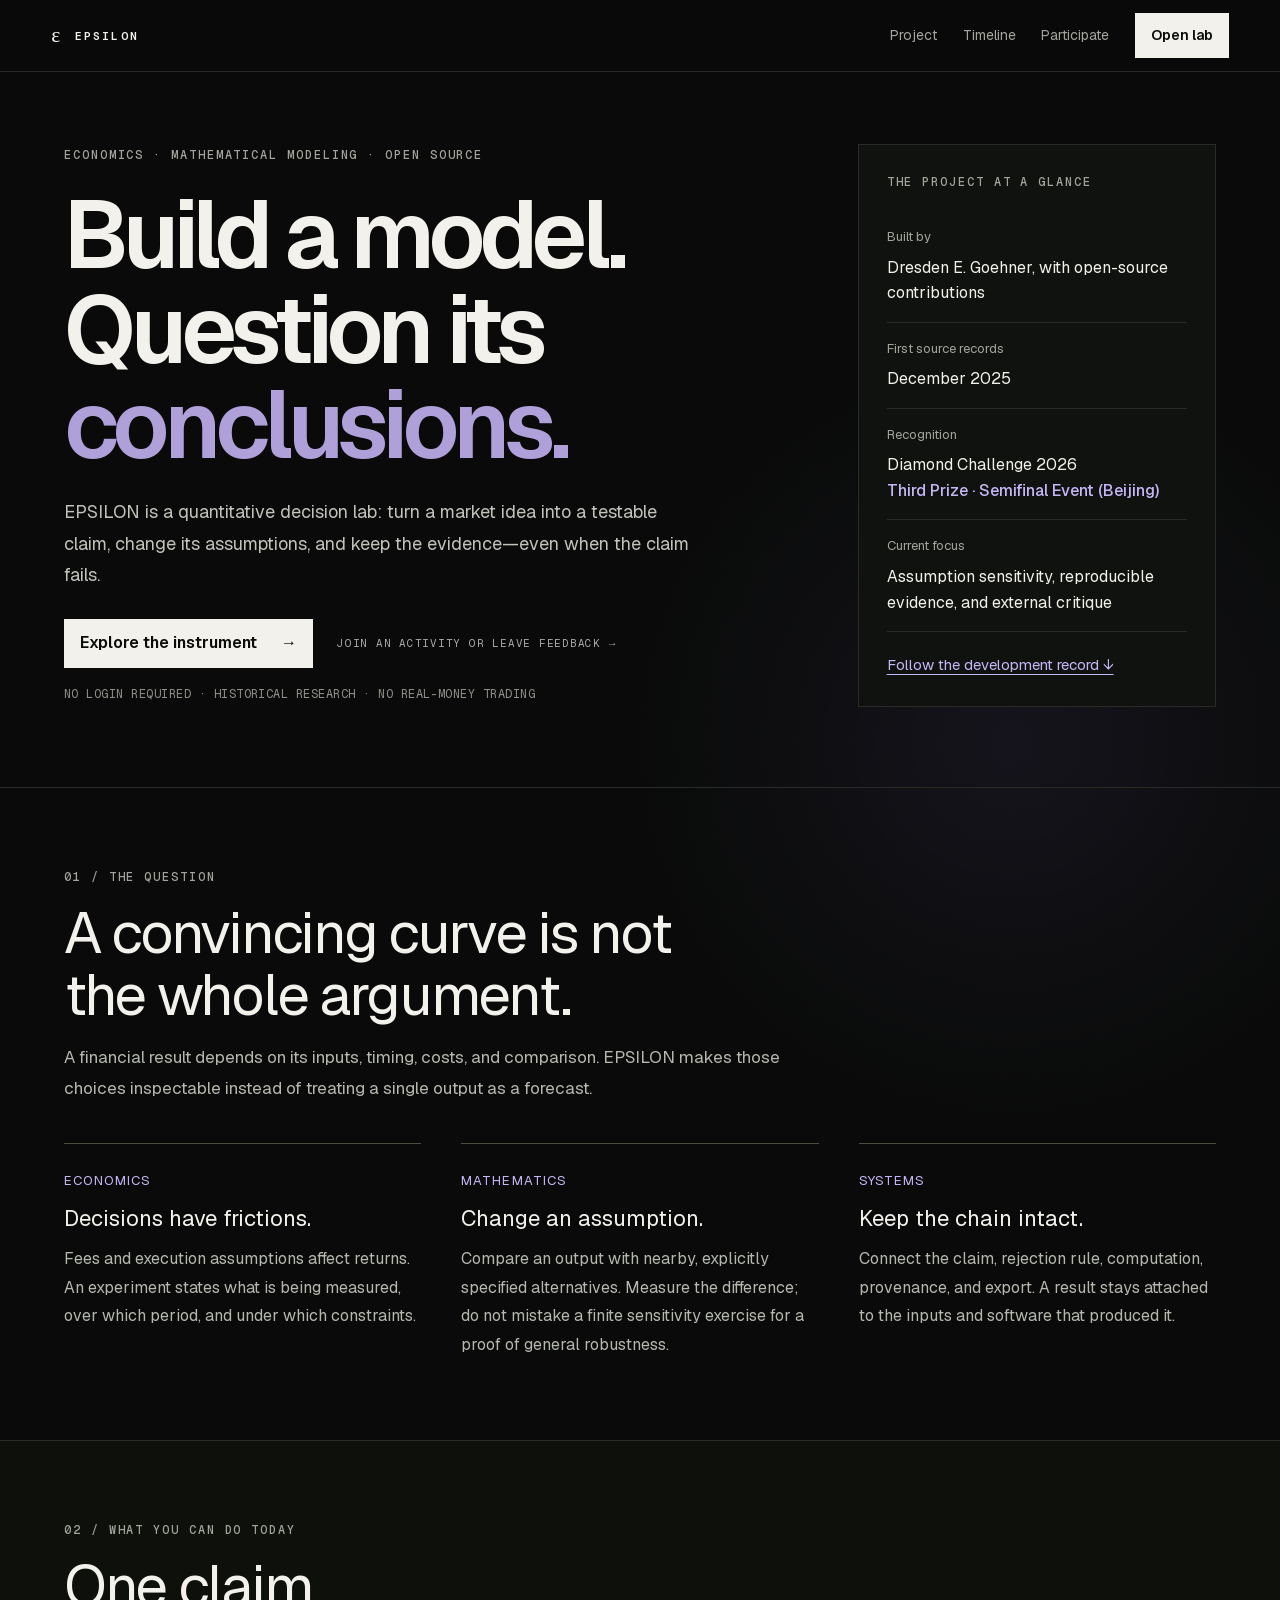
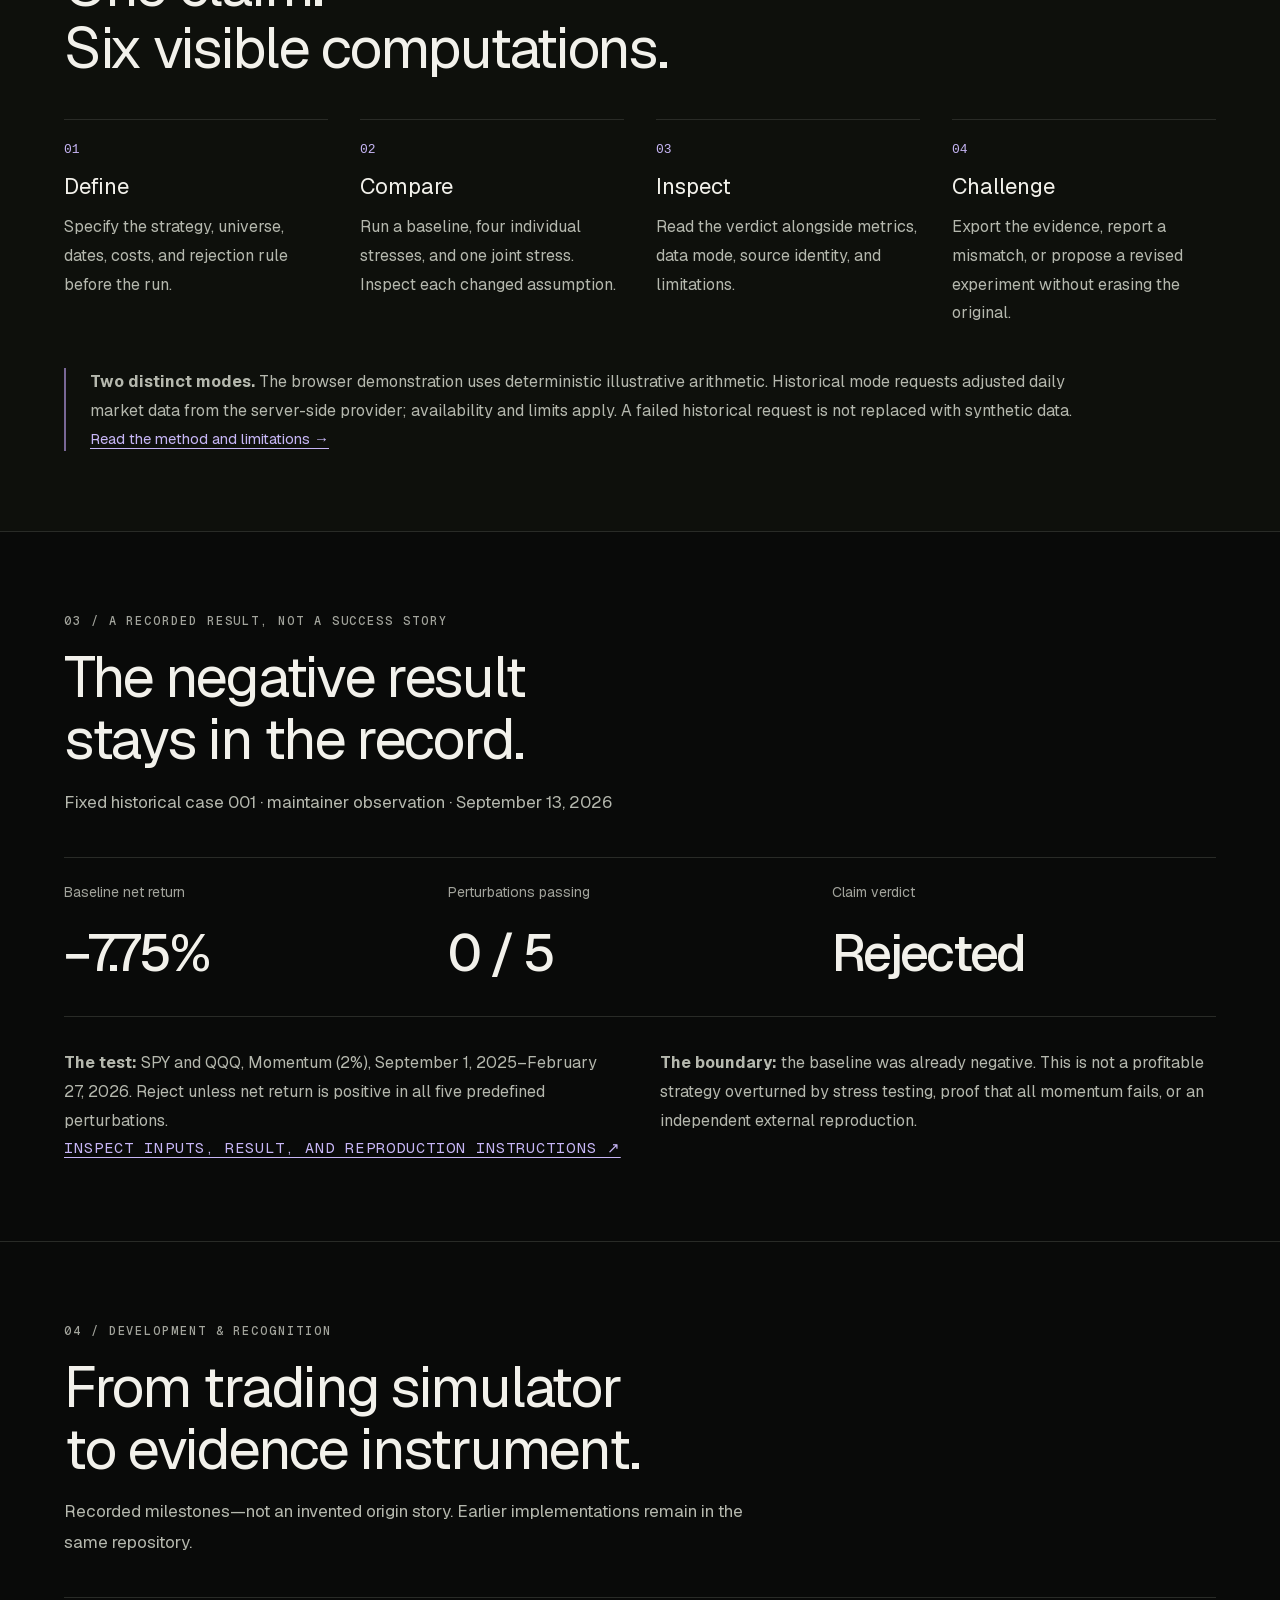
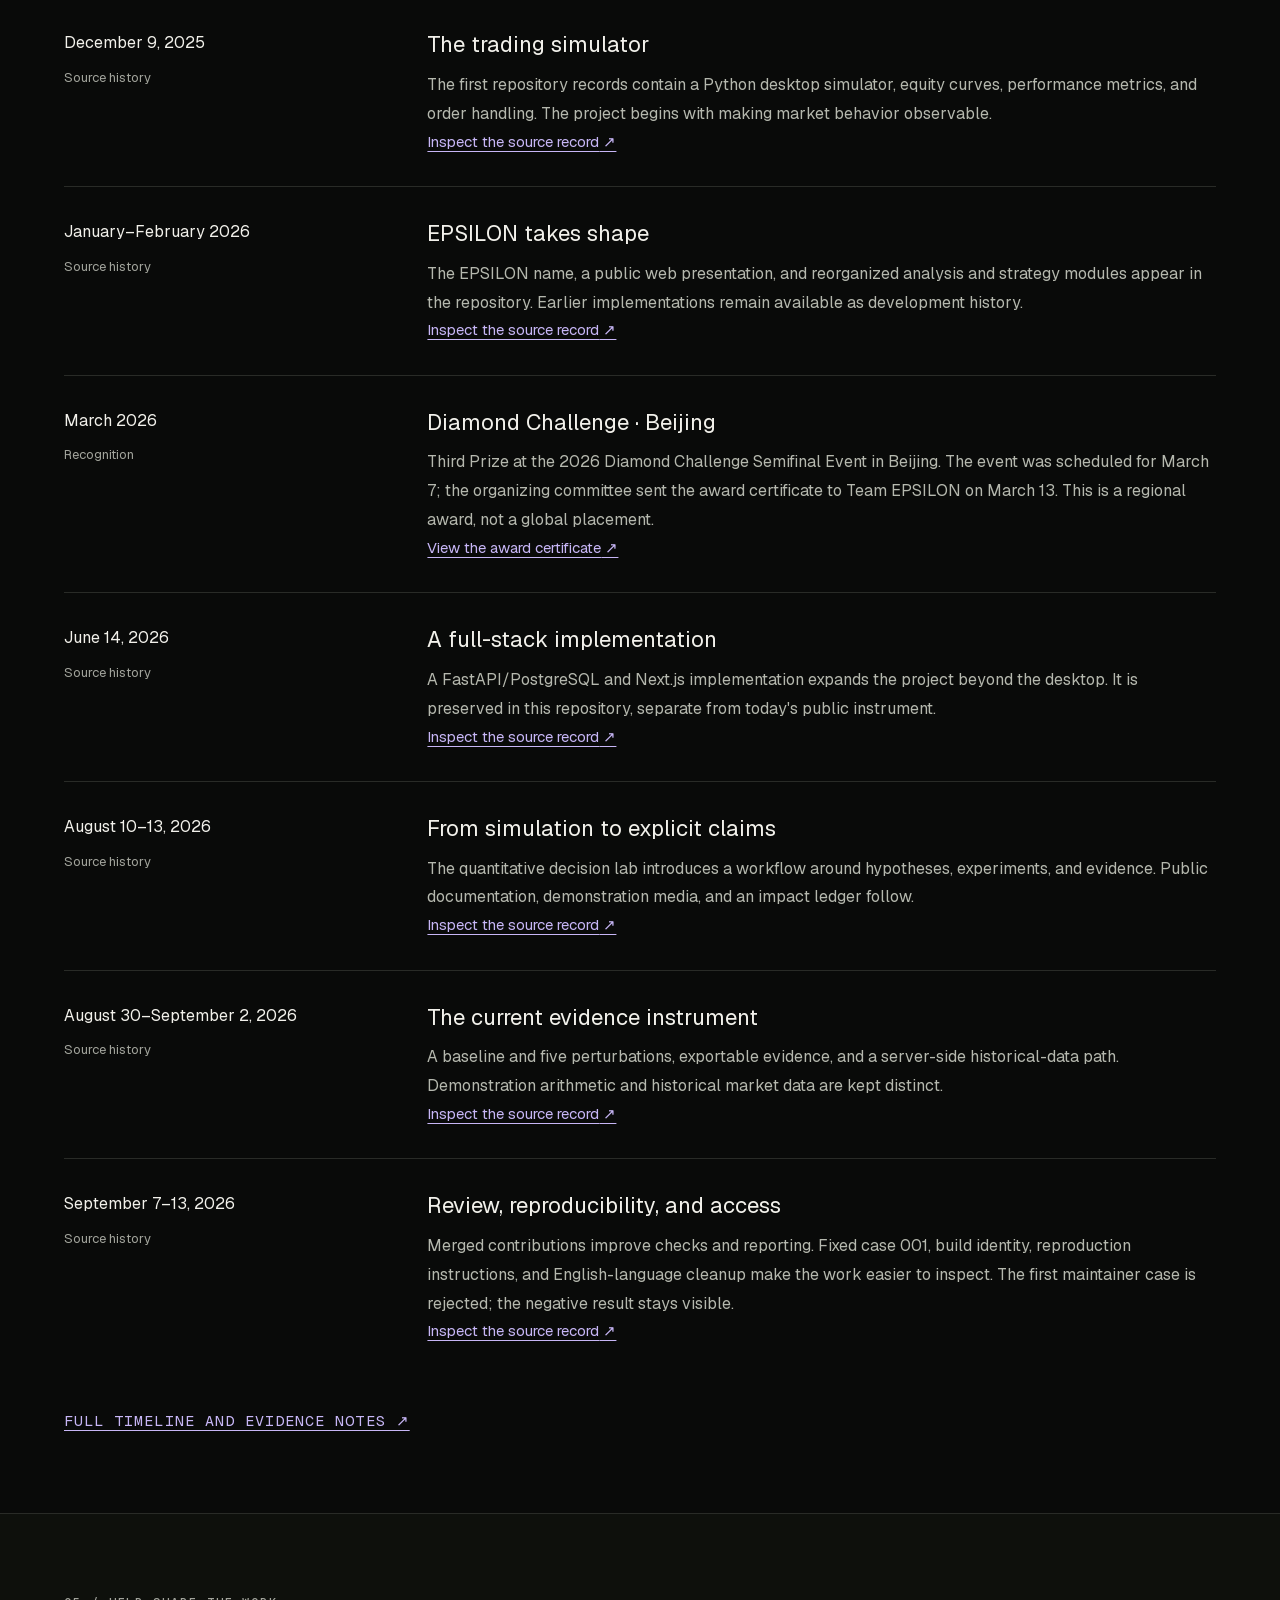
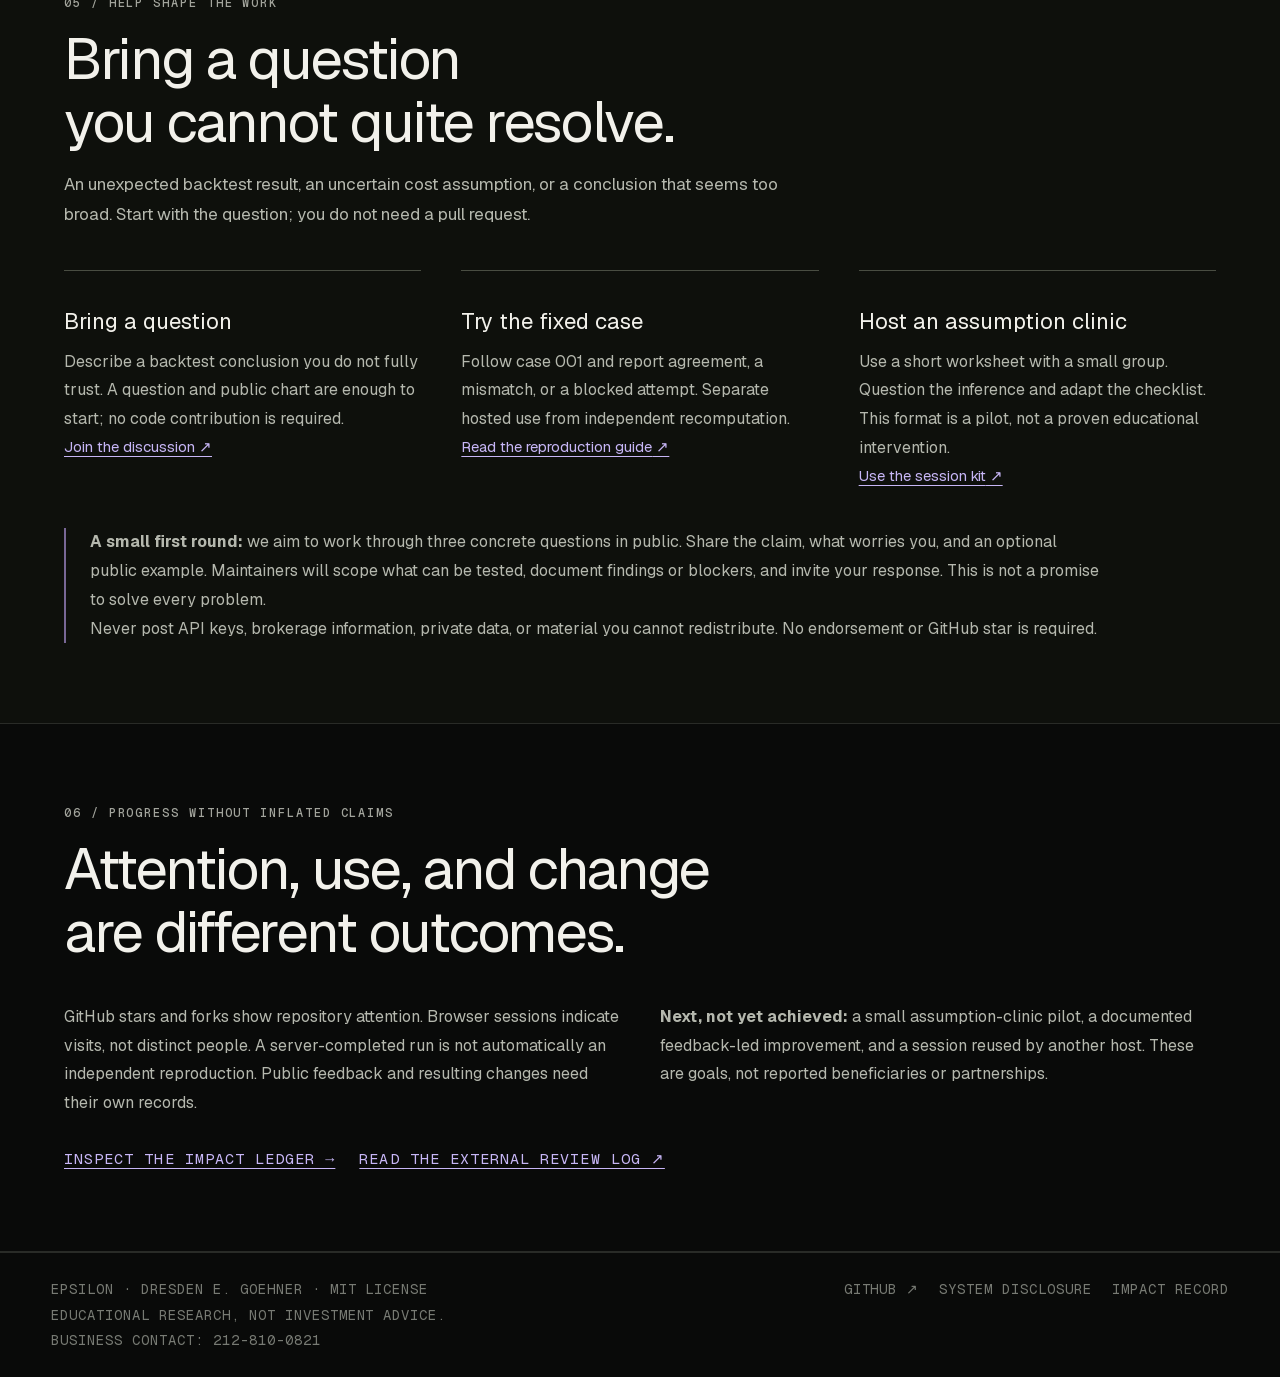
==== commit b1198dfc: "Use organizer wording: Diamond Challenge Semifinal Event (Beijing) Matches the EPSILON repository, t" ====
--- a/index.html
+++ b/index.html
@@ -128,4 +128,4 @@
 
 .__variable_geist_mono_0bm7fsx { --font-geist-mono: 'Geist Mono', 'Geist Mono Fallback'; }
 </style>
-</head><body class="__variable_geist_013ydlh __variable_geist_mono_0bm7fsx antialiased"><main class="site-shell overview-shell"><a class="skip-link" href="index.html#overview">Skip to project overview</a><header class="site-header overview-header"><a href="index.html" class="brand"><span class="epsilon-glyph">ε</span><span>EPSILON</span></a><nav aria-label="Primary navigation"><a href="index.html#overview">Project</a><a href="index.html#timeline">Timeline</a><a href="participate.html">Participate</a><a href="lab.html" class="nav-cta">Open lab</a></nav></header><section class="project-hero"><div><p class="eyebrow">Economics · mathematical modeling · open source</p><h1>Build a model.<br/>Question its<br/><span>conclusions.</span></h1><p class="hero-summary">EPSILON is a quantitative decision lab: turn a market idea into a testable claim, change its assumptions, and keep the evidence—even when the claim fails.</p><div class="overview-actions"><a href="lab.html" class="primary-button">Explore the instrument <span>→</span></a><a href="participate.html" class="text-link">Join an activity or leave feedback →</a></div><p class="microcopy">No login required · historical research · no real-money trading</p></div><aside class="project-index" aria-label="Project at a glance"><p class="eyebrow">The project at a glance</p><dl><div><dt>Built by</dt><dd>Dresden E. Goehner, with open-source contributions</dd></div><div><dt>First source records</dt><dd>December 2025</dd></div><div><dt>Recognition</dt><dd>Diamond Challenge 2026<br/><strong>Third Prize · Beijing Pitch Event</strong></dd></div><div><dt>Current focus</dt><dd>Assumption sensitivity, reproducible evidence, and external critique</dd></div></dl><a href="index.html#timeline">Follow the development record ↓</a></aside></section><section id="overview" class="overview-section"><div class="overview-heading"><p class="eyebrow">01 / The question</p><h2>A convincing curve is not<br/>the whole argument.</h2><p>A financial result depends on its inputs, timing, costs, and comparison. EPSILON makes those choices inspectable instead of treating a single output as a forecast.</p></div><div class="overview-columns"><article><span class="section-number">Economics</span><h3>Decisions have frictions.</h3><p>Fees and execution assumptions affect returns. An experiment states what is being measured, over which period, and under which constraints.</p></article><article><span class="section-number">Mathematics</span><h3>Change an assumption.</h3><p>Compare an output with nearby, explicitly specified alternatives. Measure the difference; do not mistake a finite sensitivity exercise for a proof of general robustness.</p></article><article><span class="section-number">Systems</span><h3>Keep the chain intact.</h3><p>Connect the claim, rejection rule, computation, provenance, and export. A result stays attached to the inputs and software that produced it.</p></article></div></section><section id="method" class="overview-section method-overview"><div class="overview-heading"><p class="eyebrow">02 / What you can do today</p><h2>One claim.<br/>Six visible computations.</h2></div><ol class="workflow-strip"><li><span>01</span><h3>Define</h3><p>Specify the strategy, universe, dates, costs, and rejection rule before the run.</p></li><li><span>02</span><h3>Compare</h3><p>Run a baseline, four individual stresses, and one joint stress. Inspect each changed assumption.</p></li><li><span>03</span><h3>Inspect</h3><p>Read the verdict alongside metrics, data mode, source identity, and limitations.</p></li><li><span>04</span><h3>Challenge</h3><p>Export the evidence, report a mismatch, or propose a revised experiment without erasing the original.</p></li></ol><div class="mode-note"><p><strong>Two distinct modes.</strong> The browser demonstration uses deterministic illustrative arithmetic. Historical mode requests adjusted daily market data from the server-side provider; availability and limits apply. A failed historical request is not replaced with synthetic data.</p><a href="status.html">Read the method and limitations →</a></div></section><section id="evidence" class="overview-section case-section"><div class="overview-heading"><p class="eyebrow">03 / A recorded result, not a success story</p><h2>The negative result<br/>stays in the record.</h2><p>Fixed historical case 001 · maintainer observation · September 13, 2026</p></div><div class="case-summary"><div><span>Baseline net return</span><strong>−7.75%</strong></div><div><span>Perturbations passing</span><strong>0 / 5</strong></div><div><span>Claim verdict</span><strong>Rejected</strong></div></div><div class="case-explanation"><p><strong>The test:</strong> SPY and QQQ, Momentum (2%), September 1, 2025–February 27, 2026. Reject unless net return is positive in all five predefined perturbations.</p><p><strong>The boundary:</strong> the baseline was already negative. This is not a profitable strategy overturned by stress testing, proof that all momentum fails, or an independent external reproduction.</p></div><a class="text-link" href="https://github.com/DresdenGman/EPSILON-trading-simulator/blob/main/docs/REFERENCE_CASE.md">Inspect inputs, result, and reproduction instructions ↗</a></section><section id="timeline" class="overview-section timeline-section"><div class="overview-heading"><p class="eyebrow">04 / Development &amp; recognition</p><h2>From trading simulator<br/>to evidence instrument.</h2><p>Recorded milestones—not an invented origin story. Earlier implementations remain in the same repository.</p></div><ol class="project-timeline"><li><div class="milestone-date"><span>December 9, 2025</span><small>Source history</small></div><div><h3>The trading simulator</h3><p>The first repository records contain a Python desktop simulator, equity curves, performance metrics, and order handling. The project begins with making market behavior observable.</p><a href="https://github.com/DresdenGman/EPSILON-trading-simulator/commit/fc81b85">Inspect the source record<!-- --> ↗</a></div></li><li><div class="milestone-date"><span>January–February 2026</span><small>Source history</small></div><div><h3>EPSILON takes shape</h3><p>The EPSILON name, a public web presentation, and reorganized analysis and strategy modules appear in the repository. Earlier implementations remain available as development history.</p><a href="https://github.com/DresdenGman/EPSILON-trading-simulator/commit/9e06432">Inspect the source record<!-- --> ↗</a></div></li><li><div class="milestone-date"><span>March 2026</span><small>Recognition</small></div><div><h3>Diamond Challenge · Beijing</h3><p>Third Prize at the 2026 Beijing Pitch Event. The event was scheduled for March 7; the organizing committee sent the award certificate to Team EPSILON on March 13. This is a regional award, not a global placement.</p><a href="evidence/diamond-challenge-2026-beijing-third-prize.jpg">View the award certificate<!-- --> ↗</a></div></li><li><div class="milestone-date"><span>June 14, 2026</span><small>Source history</small></div><div><h3>A full-stack implementation</h3><p>A FastAPI/PostgreSQL and Next.js implementation expands the project beyond the desktop. It is preserved in this repository, separate from today&#x27;s public instrument.</p><a href="https://github.com/DresdenGman/EPSILON-trading-simulator/commit/9579fc9">Inspect the source record<!-- --> ↗</a></div></li><li><div class="milestone-date"><span>August 10–13, 2026</span><small>Source history</small></div><div><h3>From simulation to explicit claims</h3><p>The quantitative decision lab introduces a workflow around hypotheses, experiments, and evidence. Public documentation, demonstration media, and an impact ledger follow.</p><a href="https://github.com/DresdenGman/EPSILON-trading-simulator/commit/0560eac">Inspect the source record<!-- --> ↗</a></div></li><li><div class="milestone-date"><span>August 30–September 2, 2026</span><small>Source history</small></div><div><h3>The current evidence instrument</h3><p>A baseline and five perturbations, exportable evidence, and a server-side historical-data path. Demonstration arithmetic and historical market data are kept distinct.</p><a href="https://github.com/DresdenGman/EPSILON-trading-simulator/pull/15">Inspect the source record<!-- --> ↗</a></div></li><li><div class="milestone-date"><span>September 7–13, 2026</span><small>Source history</small></div><div><h3>Review, reproducibility, and access</h3><p>Merged contributions improve checks and reporting. Fixed case 001, build identity, reproduction instructions, and English-language cleanup make the work easier to inspect. The first maintainer case is rejected; the negative result stays visible.</p><a href="https://github.com/DresdenGman/EPSILON-trading-simulator/pull/24">Inspect the source record<!-- --> ↗</a></div></li></ol><a class="text-link" href="https://github.com/DresdenGman/EPSILON-trading-simulator/blob/main/docs/PROJECT_HISTORY.md">Full timeline and evidence notes ↗</a></section><section id="participate" class="overview-section participation-section"><div class="overview-heading"><p class="eyebrow">05 / Help shape the work</p><h2>Bring a question<br/>you cannot quite resolve.</h2><p>An unexpected backtest result, an uncertain cost assumption, or a conclusion that seems too broad. Start with the question; you do not need a pull request.</p></div><div class="overview-columns"><article><h3>Bring a question</h3><p>Describe a backtest conclusion you do not fully trust. A question and public chart are enough to start; no code contribution is required.</p><a href="https://github.com/DresdenGman/EPSILON-trading-simulator/discussions/8">Join the discussion<!-- --> ↗</a></article><article><h3>Try the fixed case</h3><p>Follow case 001 and report agreement, a mismatch, or a blocked attempt. Separate hosted use from independent recomputation.</p><a href="https://github.com/DresdenGman/EPSILON-trading-simulator/blob/main/docs/REFERENCE_CASE.md">Read the reproduction guide<!-- --> ↗</a></article><article><h3>Host an assumption clinic</h3><p>Use a short worksheet with a small group. Question the inference and adapt the checklist. This format is a pilot, not a proven educational intervention.</p><a href="https://github.com/DresdenGman/EPSILON-trading-simulator/blob/main/docs/community/ASSUMPTION_CLINIC.md">Use the session kit<!-- --> ↗</a></article></div><div class="mode-note"><p><strong>A small first round:</strong> we aim to work through three concrete questions in public. Share the claim, what worries you, and an optional public example. Maintainers will scope what can be tested, document findings or blockers, and invite your response. This is not a promise to solve every problem.</p><p>Never post API keys, brokerage information, private data, or material you cannot redistribute. No endorsement or GitHub star is required.</p></div></section><section class="overview-section record-section"><div class="overview-heading"><p class="eyebrow">06 / Progress without inflated claims</p><h2>Attention, use, and change<br/>are different outcomes.</h2></div><div class="case-explanation"><p>GitHub stars and forks show repository attention. Browser sessions indicate visits, not distinct people. A server-completed run is not automatically an independent reproduction. Public feedback and resulting changes need their own records.</p><p><strong>Next, not yet achieved:</strong> a small assumption-clinic pilot, a documented feedback-led improvement, and a session reused by another host. These are goals, not reported beneficiaries or partnerships.</p></div><div class="overview-actions"><a href="impact.html" class="text-link">Inspect the impact ledger →</a><a href="https://github.com/DresdenGman/EPSILON-trading-simulator/blob/main/docs/INDEPENDENT_REVIEW_LOG.md" class="text-link">Read the external review log ↗</a></div></section><footer><span>EPSILON · Dresden E. Goehner · MIT license<br/>Educational research, not investment advice.<br/>Business contact: <a href="tel:+12128100821">212-810-0821</a></span><div><a href="https://github.com/DresdenGman/EPSILON-trading-simulator">GitHub ↗</a><a href="status.html">System disclosure</a><a href="impact.html">Impact record</a></div></footer></main><script type="module" src="_next/static/chunks/index-B8wIwF-7.js" id="_R_" async=""></script><script>((self[Symbol.for("vinext.navigationRuntime")]??={bootstrap:{routeManifest:null},functions:{}}).bootstrap.rsc??={rsc:[]}).rsc.push("0:{\"page:/\":\"$L1\",\"layout:/\":\"$L2\",\"route:/\":\"$L3\",\"__route\":\"route:/\",\"__interceptionContext\":null,\"__layoutIds\":[\"layout:/\"],\"__rootLayout\":\"/\",\"__bfcacheSegmentIdentities\":{\"layout:/\":\"[\\\"layout\\\",\\\"layout:/\\\",\\\"root-boundary:/\\\",\\\"\\\"]\",\"page:/\":\"[\\\"page\\\",\\\"page:/\\\",\\\"root-boundary:/\\\",\\\"\\\"]\"},\"__srcPage\":[\"page\"],\"__layoutFlags\":{\"layout:/\":\"s\"},\"__artifactCompatibility\":{\"schemaVersion\":1,\"graphVersion\":\"app-route-graph:1177fd80f83fa7b0\",\"deploymentVersion\":\"2488bc89-2bd9-484f-8fe7-620d4e68f6e0\",\"appElementsSchemaVersion\":1,\"rscPayloadSchemaVersion\":1,\"rootBoundaryId\":\"/\",\"renderEpoch\":null},\"__dynamicStaleTime\":0}\n")</script><script>((self[Symbol.for("vinext.navigationRuntime")]??={bootstrap:{routeManifest:null},functions:{}}).bootstrap.rsc??={rsc:[]}).rsc.push("4:I[\"53420b8b6dd2\",[],\"ImpactTracker\",1]\n")</script><script>((self[Symbol.for("vinext.navigationRuntime")]??={bootstrap:{routeManifest:null},functions:{}}).bootstrap.rsc??={rsc:[]}).rsc.push("5:I[\"8c0f216c4604\",[],\"Children\",1]\n")</script><script>((self[Symbol.for("vinext.navigationRuntime")]??={bootstrap:{routeManifest:null},functions:{}}).bootstrap.rsc??={rsc:[]}).rsc.push("6:I[\"593f344dc510\",[],\"GlobalErrorBoundary\",1]\n")</script><script>((self[Symbol.for("vinext.navigationRuntime")]??={bootstrap:{routeManifest:null},functions:{}}).bootstrap.rsc??={rsc:[]}).rsc.push("7:I[\"0b874ad30386\",[],\"default\",1]\n")</script><script>((self[Symbol.for("vinext.navigationRuntime")]??={bootstrap:{routeManifest:null},functions:{}}).bootstrap.rsc??={rsc:[]}).rsc.push("8:I[\"593f344dc510\",[],\"ErrorBoundary\",1]\n")</script><script>((self[Symbol.for("vinext.navigationRuntime")]??={bootstrap:{routeManifest:null},functions:{}}).bootstrap.rsc??={rsc:[]}).rsc.push("9:I[\"15c18cfaeeff\",[],\"LayoutSegmentProvider\",1]\n")</script><script>((self[Symbol.for("vinext.navigationRuntime")]??={bootstrap:{routeManifest:null},functions:{}}).bootstrap.rsc??={rsc:[]}).rsc.push("a:I[\"8c0f216c4604\",[],\"Slot\",1]\n")</script><script>((self[Symbol.for("vinext.navigationRuntime")]??={bootstrap:{routeManifest:null},functions:{}}).bootstrap.rsc??={rsc:[]}).rsc.push("b:I[\"a9bbde40cf2d\",[],\"default\",1]\n")</script><script>((self[Symbol.for("vinext.navigationRuntime")]??={bootstrap:{routeManifest:null},functions:{}}).bootstrap.rsc??={rsc:[]}).rsc.push("c:I[\"593f344dc510\",[],\"NotFoundBoundary\",1]\n")</script><script>((self[Symbol.for("vinext.navigationRuntime")]??={bootstrap:{routeManifest:null},functions:{}}).bootstrap.rsc??={rsc:[]}).rsc.push("d:I[\"c2747888630f\",[],\"default\",1]\n")</script><script>((self[Symbol.for("vinext.navigationRuntime")]??={bootstrap:{routeManifest:null},functions:{}}).bootstrap.rsc??={rsc:[]}).rsc.push("e:I[\"9276801271d6\",[],\"AppRouterScrollTarget\",1]\n")</script><script>((self[Symbol.for("vinext.navigationRuntime")]??={bootstrap:{routeManifest:null},functions:{}}).bootstrap.rsc??={rsc:[]}).rsc.push("f:I[\"593f344dc510\",[],\"RedirectBoundary\",1]\n")</script><script>((self[Symbol.for("vinext.navigationRuntime")]??={bootstrap:{routeManifest:null},functions:{}}).bootstrap.rsc??={rsc:[]}).rsc.push(":HL[\"/_next/static/css/index.B4y2poGv.css\",\"style\"     ]\n")</script><script>((self[Symbol.for("vinext.navigationRuntime")]??={bootstrap:{routeManifest:null},functions:{}}).bootstrap.rsc??={rsc:[]}).rsc.push("2:[[[\"$\",\"link\",\"css:/_next/static/css/index.B4y2poGv.css\",{\"rel\":\"stylesheet\",\"precedence\":\"vite-rsc/importer-resources\",\"href\":\"/_next/static/css/index.B4y2poGv.css\",\"data-rsc-css-href\":\"/_next/static/css/index.B4y2poGv.css\"}],\"$undefined\"],[\"$\",\"html\",null,{\"lang\":\"en\",\"children\":[\"$\",\"body\",null,{\"className\":\"__variable_geist_013ydlh __variable_geist_mono_0bm7fsx antialiased\",\"children\":[[\"$\",\"$L4\",null,{}],[\"$\",\"$L5\",null,{}]]}]}]]\n")</script><script>((self[Symbol.for("vinext.navigationRuntime")]??={bootstrap:{routeManifest:null},functions:{}}).bootstrap.rsc??={rsc:[]}).rsc.push("3:[[[\"$\",\"meta\",null,{\"charSet\":\"utf-8\"}],[[\"$\",\"title\",\"0\",{\"children\":\"EPSILON — Quantitative Evidence Instrument\"}],[\"$\",\"meta\",\"1\",{\"name\":\"description\",\"content\":\"Explore EPSILON: an open-source quantitative decision lab, its development history, Diamond Challenge Beijing recognition, reproducible cases, and ways to contribute.\"}],[\"$\",\"meta\",\"2\",{\"name\":\"application-name\",\"content\":\"EPSILON\"}],[\"$\",\"meta\",\"3\",{\"name\":\"author\",\"content\":\"Dresden E. Goehner\"}],[\"$\",\"meta\",\"4\",{\"name\":\"creator\",\"content\":\"Dresden E. Goehner\"}],[\"$\",\"meta\",\"5\",{\"name\":\"category\",\"content\":\"quantitative research\"}],[\"$\",\"meta\",\"6\",{\"name\":\"robots\",\"content\":\"index, follow\"}],[\"$\",\"meta\",\"7\",{\"property\":\"og:title\",\"content\":\"EPSILON — Test the neighborhood\"}],[\"$\",\"meta\",\"8\",{\"property\":\"og:description\",\"content\":\"A quantitative evidence instrument for challenging conclusions, not decorating them.\"}],[\"$\",\"meta\",\"9\",{\"property\":\"og:url\",\"content\":\"https://epsilonfield.space\"}],[\"$\",\"meta\",\"10\",{\"property\":\"og:site_name\",\"content\":\"EPSILON\"}],[\"$\",\"meta\",\"11\",{\"property\":\"og:type\",\"content\":\"website\"}],[\"$\",\"meta\",\"12\",{\"property\":\"og:image\",\"content\":\"https://epsilonfield.space/og.png\"}],[\"$\",\"meta\",\"13\",{\"property\":\"og:image:width\",\"content\":\"1672\"}],[\"$\",\"meta\",\"14\",{\"property\":\"og:image:height\",\"content\":\"941\"}],[\"$\",\"meta\",\"15\",{\"property\":\"og:image:alt\",\"content\":\"EPSILON perturbation field\"}],[\"$\",\"meta\",\"16\",{\"name\":\"twitter:card\",\"content\":\"summary_large_image\"}],[\"$\",\"meta\",\"17\",{\"name\":\"twitter:title\",\"content\":\"EPSILON — Test the neighborhood\"}],[\"$\",\"meta\",\"18\",{\"name\":\"twitter:description\",\"content\":\"Challenge a market claim with atomic and joint assumption stresses.\"}],[\"$\",\"meta\",\"19\",{\"name\":\"twitter:image\",\"content\":\"https://epsilonfield.space/og.png\"}],[\"$\",\"link\",\"20\",{\"data-vinext-streamed-icon\":\"$undefined\",\"rel\":\"icon\",\"href\":\"/favicon.svg\",\"type\":\"$undefined\",\"sizes\":\"$undefined\",\"color\":\"$undefined\",\"media\":\"$undefined\",\"fetchPriority\":\"$undefined\"}],[\"$\",\"link\",\"21\",{\"rel\":\"canonical\",\"href\":\"https://epsilonfield.space\"}]],[[\"$\",\"meta\",\"0\",{\"name\":\"viewport\",\"content\":\"width=device-width, initial-scale=1\"}]]],[\"$\",\"$L6\",null,{\"fallback\":\"$7\",\"children\":[\"$\",\"$L8\",null,{\"fallback\":\"$7\",\"children\":[\"$\",\"$L9\",null,{\"providerId\":\"layout:/\",\"segmentMap\":{\"children\":[]},\"children\":[\"$\",\"$La\",null,{\"id\":\"layout:/\",\"parallelSlots\":\"$undefined\",\"children\":[\"$\",\"$L8\",null,{\"resetKey\":\"\",\"fallback\":\"$b\",\"children\":[\"$\",\"$Lc\",null,{\"resetKey\":\"\",\"fallback\":[\"$\",\"main\",null,{\"className\":\"error-shell\",\"children\":[[\"$\",\"p\",null,{\"className\":\"eyebrow\",\"children\":\"404 / outside the field\"}],[\"$\",\"h1\",null,{\"children\":[\"This coordinate\",[\"$\",\"br\",null,{}],[\"$\",\"span\",null,{\"children\":\"was not observed.\"}]]}],[\"$\",\"p\",null,{\"children\":\"The requested page is not part of the current EPSILON instrument.\"}],[\"$\",\"$Ld\",null,{\"href\":\"/\",\"children\":\"Return to field notes →\"}]]}],\"children\":[\"$\",\"$Lc\",null,{\"resetKey\":\"\",\"fallback\":[\"$\",\"main\",null,{\"className\":\"error-shell\",\"children\":[[\"$\",\"p\",null,{\"className\":\"eyebrow\",\"children\":\"404 / outside the field\"}],[\"$\",\"h1\",null,{\"children\":[\"This coordinate\",[\"$\",\"br\",null,{}],[\"$\",\"span\",null,{\"children\":\"was not observed.\"}]]}],[\"$\",\"p\",null,{\"children\":\"The requested page is not part of the current EPSILON instrument.\"}],[\"$\",\"$Ld\",null,{\"href\":\"/\",\"children\":\"Return to field notes →\"}]]}],\"children\":[\"$\",\"$Le\",null,{\"children\":[\"$\",\"$Lf\",null,{\"children\":[[\"$\",\"$L9\",null,{\"providerId\":\"page:/\",\"segmentMap\":{\"children\":[\"__PAGE__\"]},\"children\":[\"$\",\"$La\",null,{\"id\":\"page:/\"}]}],null]}]}]}]}]}]}]}]}]}],null,null]\n")</script><script>((self[Symbol.for("vinext.navigationRuntime")]??={bootstrap:{routeManifest:null},functions:{}}).bootstrap.rsc??={rsc:[]}).rsc.push("1:[\"$\",\"main\",null,{\"className\":\"site-shell overview-shell\",\"children\":[[\"$\",\"a\",null,{\"className\":\"skip-link\",\"href\":\"#overview\",\"children\":\"Skip to project overview\"}],[\"$\",\"header\",null,{\"className\":\"site-header overview-header\",\"children\":[[\"$\",\"$Ld\",null,{\"href\":\"/\",\"className\":\"brand\",\"children\":[[\"$\",\"span\",null,{\"className\":\"epsilon-glyph\",\"children\":\"ε\"}],[\"$\",\"span\",null,{\"children\":\"EPSILON\"}]]}],[\"$\",\"nav\",null,{\"aria-label\":\"Primary navigation\",\"children\":[[\"$\",\"a\",null,{\"href\":\"#overview\",\"children\":\"Project\"}],[\"$\",\"a\",null,{\"href\":\"#timeline\",\"children\":\"Timeline\"}],[\"$\",\"$Ld\",null,{\"href\":\"/participate\",\"children\":\"Participate\"}],[\"$\",\"$Ld\",null,{\"href\":\"/lab\",\"className\":\"nav-cta\",\"children\":\"Open lab\"}]]}]]}],[\"$\",\"section\",null,{\"className\":\"project-hero\",\"children\":[[\"$\",\"div\",null,{\"children\":[[\"$\",\"p\",null,{\"className\":\"eyebrow\",\"children\":\"Economics · mathematical modeling · open source\"}],[\"$\",\"h1\",null,{\"children\":[\"Build a model.\",[\"$\",\"br\",null,{}],\"Question its\",[\"$\",\"br\",null,{}],[\"$\",\"span\",null,{\"children\":\"conclusions.\"}]]}],[\"$\",\"p\",null,{\"className\":\"hero-summary\",\"children\":\"EPSILON is a quantitative decision lab: turn a market idea into a testable claim, change its assumptions, and keep the evidence—even when the claim fails.\"}],[\"$\",\"div\",null,{\"className\":\"overview-actions\",\"children\":[[\"$\",\"$Ld\",null,{\"href\":\"/lab\",\"className\":\"primary-button\",\"children\":[\"Explore the instrument \",[\"$\",\"span\",null,{\"children\":\"→\"}]]}],[\"$\",\"$Ld\",null,{\"href\":\"/participate\",\"className\":\"text-link\",\"children\":\"Join an activity or leave feedback →\"}]]}],[\"$\",\"p\",null,{\"className\":\"microcopy\",\"children\":\"No login required · historical research · no real-money trading\"}]]}],[\"$\",\"aside\",null,{\"className\":\"project-index\",\"aria-label\":\"Project at a glance\",\"children\":[[\"$\",\"p\",null,{\"className\":\"eyebrow\",\"children\":\"The project at a glance\"}],[\"$\",\"dl\",null,{\"children\":[[\"$\",\"div\",null,{\"children\":[[\"$\",\"dt\",null,{\"children\":\"Built by\"}],[\"$\",\"dd\",null,{\"children\":\"Dresden E. Goehner, with open-source contributions\"}]]}],[\"$\",\"div\",null,{\"children\":[[\"$\",\"dt\",null,{\"children\":\"First source records\"}],[\"$\",\"dd\",null,{\"children\":\"December 2025\"}]]}],[\"$\",\"div\",null,{\"children\":[[\"$\",\"dt\",null,{\"children\":\"Recognition\"}],[\"$\",\"dd\",null,{\"children\":[\"Diamond Challenge 2026\",[\"$\",\"br\",null,{}],[\"$\",\"strong\",null,{\"children\":\"Third Prize · Beijing Pitch Event\"}]]}]]}],[\"$\",\"div\",null,{\"children\":[[\"$\",\"dt\",null,{\"children\":\"Current focus\"}],[\"$\",\"dd\",null,{\"children\":\"Assumption sensitivity, reproducible evidence, and external critique\"}]]}]]}],[\"$\",\"a\",null,{\"href\":\"#timeline\",\"children\":\"Follow the development record ↓\"}]]}]]}],[\"$\",\"section\",null,{\"id\":\"overview\",\"className\":\"overview-section\",\"children\":[[\"$\",\"div\",null,{\"className\":\"overview-heading\",\"children\":[[\"$\",\"p\",null,{\"className\":\"eyebrow\",\"children\":\"01 / The question\"}],[\"$\",\"h2\",null,{\"children\":[\"A convincing curve is not\",[\"$\",\"br\",null,{}],\"the whole argument.\"]}],[\"$\",\"p\",null,{\"children\":\"A financial result depends on its inputs, timing, costs, and comparison. EPSILON makes those choices inspectable instead of treating a single output as a forecast.\"}]]}],[\"$\",\"div\",null,{\"className\":\"overview-columns\",\"children\":[[\"$\",\"article\",null,{\"children\":[[\"$\",\"span\",null,{\"className\":\"section-number\",\"children\":\"Economics\"}],[\"$\",\"h3\",null,{\"children\":\"Decisions have frictions.\"}],[\"$\",\"p\",null,{\"children\":\"Fees and execution assumptions affect returns. An experiment states what is being measured, over which period, and under which constraints.\"}]]}],[\"$\",\"article\",null,{\"children\":[[\"$\",\"span\",null,{\"className\":\"section-number\",\"children\":\"Mathematics\"}],[\"$\",\"h3\",null,{\"children\":\"Change an assumption.\"}],[\"$\",\"p\",null,{\"children\":\"Compare an output with nearby, explicitly specified alternatives. Measure the difference; do not mistake a finite sensitivity exercise for a proof of general robustness.\"}]]}],[\"$\",\"article\",null,{\"children\":[[\"$\",\"span\",null,{\"className\":\"section-number\",\"children\":\"Systems\"}],[\"$\",\"h3\",null,{\"children\":\"Keep the chain intact.\"}],[\"$\",\"p\",null,{\"children\":\"Connect the claim, rejection rule, computation, provenance, and export. A result stays attached to the inputs and software that produced it.\"}]]}]]}]]}],[\"$\",\"section\",null,{\"id\":\"method\",\"className\":\"overview-section method-overview\",\"children\":[[\"$\",\"div\",null,{\"className\":\"overview-heading\",\"children\":[[\"$\",\"p\",null,{\"className\":\"eyebrow\",\"children\":\"02 / What you can do today\"}],\"$L10\"]}],\"$L11\",\"$L12\"]}],\"$L13\",\"$L14\",\"$L15\",\"$L16\",\"$L17\"]}]\n")</script><script>((self[Symbol.for("vinext.navigationRuntime")]??={bootstrap:{routeManifest:null},functions:{}}).bootstrap.rsc??={rsc:[]}).rsc.push("10:[\"$\",\"h2\",null,{\"children\":[\"One claim.\",[\"$\",\"br\",null,{}],\"Six visible computations.\"]}]\n")</script><script>((self[Symbol.for("vinext.navigationRuntime")]??={bootstrap:{routeManifest:null},functions:{}}).bootstrap.rsc??={rsc:[]}).rsc.push("11:[\"$\",\"ol\",null,{\"className\":\"workflow-strip\",\"children\":[[\"$\",\"li\",null,{\"children\":[[\"$\",\"span\",null,{\"children\":\"01\"}],[\"$\",\"h3\",null,{\"children\":\"Define\"}],[\"$\",\"p\",null,{\"children\":\"Specify the strategy, universe, dates, costs, and rejection rule before the run.\"}]]}],[\"$\",\"li\",null,{\"children\":[[\"$\",\"span\",null,{\"children\":\"02\"}],[\"$\",\"h3\",null,{\"children\":\"Compare\"}],[\"$\",\"p\",null,{\"children\":\"Run a baseline, four individual stresses, and one joint stress. Inspect each changed assumption.\"}]]}],[\"$\",\"li\",null,{\"children\":[[\"$\",\"span\",null,{\"children\":\"03\"}],[\"$\",\"h3\",null,{\"children\":\"Inspect\"}],[\"$\",\"p\",null,{\"children\":\"Read the verdict alongside metrics, data mode, source identity, and limitations.\"}]]}],[\"$\",\"li\",null,{\"children\":[[\"$\",\"span\",null,{\"children\":\"04\"}],[\"$\",\"h3\",null,{\"children\":\"Challenge\"}],[\"$\",\"p\",null,{\"children\":\"Export the evidence, report a mismatch, or propose a revised experiment without erasing the original.\"}]]}]]}]\n")</script><script>((self[Symbol.for("vinext.navigationRuntime")]??={bootstrap:{routeManifest:null},functions:{}}).bootstrap.rsc??={rsc:[]}).rsc.push("12:[\"$\",\"div\",null,{\"className\":\"mode-note\",\"children\":[[\"$\",\"p\",null,{\"children\":[[\"$\",\"strong\",null,{\"children\":\"Two distinct modes.\"}],\" The browser demonstration uses deterministic illustrative arithmetic. Historical mode requests adjusted daily market data from the server-side provider; availability and limits apply. A failed historical request is not replaced with synthetic data.\"]}],[\"$\",\"$Ld\",null,{\"href\":\"/status\",\"children\":\"Read the method and limitations →\"}]]}]\n")</script><script>((self[Symbol.for("vinext.navigationRuntime")]??={bootstrap:{routeManifest:null},functions:{}}).bootstrap.rsc??={rsc:[]}).rsc.push("13:[\"$\",\"section\",null,{\"id\":\"evidence\",\"className\":\"overview-section case-section\",\"children\":[[\"$\",\"div\",null,{\"className\":\"overview-heading\",\"children\":[[\"$\",\"p\",null,{\"className\":\"eyebrow\",\"children\":\"03 / A recorded result, not a success story\"}],[\"$\",\"h2\",null,{\"children\":[\"The negative result\",[\"$\",\"br\",null,{}],\"stays in the record.\"]}],[\"$\",\"p\",null,{\"children\":\"Fixed historical case 001 · maintainer observation · September 13, 2026\"}]]}],[\"$\",\"div\",null,{\"className\":\"case-summary\",\"children\":[[\"$\",\"div\",null,{\"children\":[[\"$\",\"span\",null,{\"children\":\"Baseline net return\"}],[\"$\",\"strong\",null,{\"children\":\"−7.75%\"}]]}],[\"$\",\"div\",null,{\"children\":[[\"$\",\"span\",null,{\"children\":\"Perturbations passing\"}],[\"$\",\"strong\",null,{\"children\":\"0 / 5\"}]]}],[\"$\",\"div\",null,{\"children\":[[\"$\",\"span\",null,{\"children\":\"Claim verdict\"}],[\"$\",\"strong\",null,{\"children\":\"Rejected\"}]]}]]}],[\"$\",\"div\",null,{\"className\":\"case-explanation\",\"children\":[[\"$\",\"p\",null,{\"children\":[[\"$\",\"strong\",null,{\"children\":\"The test:\"}],\" SPY and QQQ, Momentum (2%), September 1, 2025–February 27, 2026. Reject unless net return is positive in all five predefined perturbations.\"]}],[\"$\",\"p\",null,{\"children\":[[\"$\",\"strong\",null,{\"children\":\"The boundary:\"}],\" the baseline was already negative. This is not a profitable strategy overturned by stress testing, proof that all momentum fails, or an independent external reproduction.\"]}]]}],[\"$\",\"a\",null,{\"className\":\"text-link\",\"href\":\"https://github.com/DresdenGman/EPSILON-trading-simulator/blob/main/docs/REFERENCE_CASE.md\",\"children\":\"Inspect inputs, result, and reproduction instructions ↗\"}]]}]\n")</script><script>((self[Symbol.for("vinext.navigationRuntime")]??={bootstrap:{routeManifest:null},functions:{}}).bootstrap.rsc??={rsc:[]}).rsc.push("14:[\"$\",\"section\",null,{\"id\":\"timeline\",\"className\":\"overview-section timeline-section\",\"children\":[[\"$\",\"div\",null,{\"className\":\"overview-heading\",\"children\":[[\"$\",\"p\",null,{\"className\":\"eyebrow\",\"children\":\"04 / Development \u0026 recognition\"}],[\"$\",\"h2\",null,{\"children\":[\"From trading simulator\",[\"$\",\"br\",null,{}],\"to evidence instrument.\"]}],[\"$\",\"p\",null,{\"children\":\"Recorded milestones—not an invented origin story. Earlier implementations remain in the same repository.\"}]]}],[\"$\",\"ol\",null,{\"className\":\"project-timeline\",\"children\":[[\"$\",\"li\",\"December 9, 2025\",{\"children\":[[\"$\",\"div\",null,{\"className\":\"milestone-date\",\"children\":[[\"$\",\"span\",null,{\"children\":\"December 9, 2025\"}],[\"$\",\"small\",null,{\"children\":\"Source history\"}]]}],[\"$\",\"div\",null,{\"children\":[[\"$\",\"h3\",null,{\"children\":\"The trading simulator\"}],[\"$\",\"p\",null,{\"children\":\"The first repository records contain a Python desktop simulator, equity curves, performance metrics, and order handling. The project begins with making market behavior observable.\"}],[\"$\",\"a\",null,{\"href\":\"https://github.com/DresdenGman/EPSILON-trading-simulator/commit/fc81b85\",\"children\":[\"Inspect the source record\",\" ↗\"]}]]}]]}],[\"$\",\"li\",\"January–February 2026\",{\"children\":[[\"$\",\"div\",null,{\"className\":\"milestone-date\",\"children\":[[\"$\",\"span\",null,{\"children\":\"January–February 2026\"}],[\"$\",\"small\",null,{\"children\":\"Source history\"}]]}],[\"$\",\"div\",null,{\"children\":[[\"$\",\"h3\",null,{\"children\":\"EPSILON takes shape\"}],[\"$\",\"p\",null,{\"children\":\"The EPSILON name, a public web presentation, and reorganized analysis and strategy modules appear in the repository. Earlier implementations remain available as development history.\"}],[\"$\",\"a\",null,{\"href\":\"https://github.com/DresdenGman/EPSILON-trading-simulator/commit/9e06432\",\"children\":[\"Inspect the source record\",\" ↗\"]}]]}]]}],[\"$\",\"li\",\"March 2026\",{\"children\":[[\"$\",\"div\",null,{\"className\":\"milestone-date\",\"children\":[[\"$\",\"span\",null,{\"children\":\"March 2026\"}],[\"$\",\"small\",null,{\"children\":\"Recognition\"}]]}],[\"$\",\"div\",null,{\"children\":[[\"$\",\"h3\",null,{\"children\":\"Diamond Challenge · Beijing\"}],[\"$\",\"p\",null,{\"children\":\"Third Prize at the 2026 Beijing Pitch Event. The event was scheduled for March 7; the organizing committee sent the award certificate to Team EPSILON on March 13. This is a regional award, not a global placement.\"}],[\"$\",\"a\",null,{\"href\":\"/evidence/diamond-challenge-2026-beijing-third-prize.jpg\",\"children\":[\"View the award certificate\",\" ↗\"]}]]}]]}],[\"$\",\"li\",\"June 14, 2026\",{\"children\":[[\"$\",\"div\",null,{\"className\":\"milestone-date\",\"children\":[[\"$\",\"span\",null,{\"children\":\"June 14, 2026\"}],[\"$\",\"small\",null,{\"children\":\"Source history\"}]]}],[\"$\",\"div\",null,{\"children\":[[\"$\",\"h3\",null,{\"children\":\"A full-stack implementation\"}],[\"$\",\"p\",null,{\"children\":\"A FastAPI/PostgreSQL and Next.js implementation expands the project beyond the desktop. It is preserved in this repository, separate from today's public instrument.\"}],[\"$\",\"a\",null,{\"href\":\"https://github.com/DresdenGman/EPSILON-trading-simulator/commit/9579fc9\",\"children\":[\"Inspect the source record\",\" ↗\"]}]]}]]}],[\"$\",\"li\",\"August 10–13, 2026\",{\"children\":[[\"$\",\"div\",null,{\"className\":\"milestone-date\",\"children\":[[\"$\",\"span\",null,{\"children\":\"August 10–13, 2026\"}],[\"$\",\"small\",null,{\"children\":\"Source history\"}]]}],[\"$\",\"div\",null,{\"children\":[[\"$\",\"h3\",null,{\"children\":\"From simulation to explicit claims\"}],[\"$\",\"p\",null,{\"children\":\"The quantitative decision lab introduces a workflow around hypotheses, experiments, and evidence. Public documentation, demonstration media, and an impact ledger follow.\"}],[\"$\",\"a\",null,{\"href\":\"https://github.com/DresdenGman/EPSILON-trading-simulator/commit/0560eac\",\"children\":[\"Inspect the source record\",\" ↗\"]}]]}]]}],[\"$\",\"li\",\"August 30–September 2, 2026\",{\"children\":[[\"$\",\"div\",null,{\"className\":\"milestone-date\",\"children\":[[\"$\",\"span\",null,{\"children\":\"August 30–September 2, 2026\"}],[\"$\",\"small\",null,{\"children\":\"Source history\"}]]}],[\"$\",\"div\",null,{\"children\":[[\"$\",\"h3\",null,{\"children\":\"The current evidence instrument\"}],[\"$\",\"p\",null,{\"children\":\"A baseline and five perturbations, exportable evidence, and a server-side historical-data path. Demonstration arithmetic and historical market data are kept distinct.\"}],\"$L18\"]}]]}],\"$L19\"]}],\"$L1a\"]}]\n")</script><script>((self[Symbol.for("vinext.navigationRuntime")]??={bootstrap:{routeManifest:null},functions:{}}).bootstrap.rsc??={rsc:[]}).rsc.push("15:[\"$\",\"section\",null,{\"id\":\"participate\",\"className\":\"overview-section participation-section\",\"children\":[[\"$\",\"div\",null,{\"className\":\"overview-heading\",\"children\":[[\"$\",\"p\",null,{\"className\":\"eyebrow\",\"children\":\"05 / Help shape the work\"}],[\"$\",\"h2\",null,{\"children\":[\"Bring a question\",[\"$\",\"br\",null,{}],\"you cannot quite resolve.\"]}],[\"$\",\"p\",null,{\"children\":\"An unexpected backtest result, an uncertain cost assumption, or a conclusion that seems too broad. Start with the question; you do not need a pull request.\"}]]}],[\"$\",\"div\",null,{\"className\":\"overview-columns\",\"children\":[[\"$\",\"article\",\"Bring a question\",{\"children\":[[\"$\",\"h3\",null,{\"children\":\"Bring a question\"}],[\"$\",\"p\",null,{\"children\":\"Describe a backtest conclusion you do not fully trust. A question and public chart are enough to start; no code contribution is required.\"}],[\"$\",\"a\",null,{\"href\":\"https://github.com/DresdenGman/EPSILON-trading-simulator/discussions/8\",\"children\":[\"Join the discussion\",\" ↗\"]}]]}],[\"$\",\"article\",\"Try the fixed case\",{\"children\":[[\"$\",\"h3\",null,{\"children\":\"Try the fixed case\"}],[\"$\",\"p\",null,{\"children\":\"Follow case 001 and report agreement, a mismatch, or a blocked attempt. Separate hosted use from independent recomputation.\"}],[\"$\",\"a\",null,{\"href\":\"https://github.com/DresdenGman/EPSILON-trading-simulator/blob/main/docs/REFERENCE_CASE.md\",\"children\":[\"Read the reproduction guide\",\" ↗\"]}]]}],[\"$\",\"article\",\"Host an assumption clinic\",{\"children\":[[\"$\",\"h3\",null,{\"children\":\"Host an assumption clinic\"}],[\"$\",\"p\",null,{\"children\":\"Use a short worksheet with a small group. Question the inference and adapt the checklist. This format is a pilot, not a proven educational intervention.\"}],[\"$\",\"a\",null,{\"href\":\"https://github.com/DresdenGman/EPSILON-trading-simulator/blob/main/docs/community/ASSUMPTION_CLINIC.md\",\"children\":[\"Use the session kit\",\" ↗\"]}]]}]]}],[\"$\",\"div\",null,{\"className\":\"mode-note\",\"children\":[[\"$\",\"p\",null,{\"children\":[[\"$\",\"strong\",null,{\"children\":\"A small first round:\"}],\" we aim to work through three concrete questions in public. Share the claim, what worries you, and an optional public example. Maintainers will scope what can be tested, document findings or blockers, and invite your response. This is not a promise to solve every problem.\"]}],[\"$\",\"p\",null,{\"children\":\"Never post API keys, brokerage information, private data, or material you cannot redistribute. No endorsement or GitHub star is required.\"}]]}]]}]\n")</script><script>((self[Symbol.for("vinext.navigationRuntime")]??={bootstrap:{routeManifest:null},functions:{}}).bootstrap.rsc??={rsc:[]}).rsc.push("16:[\"$\",\"section\",null,{\"className\":\"overview-section record-section\",\"children\":[[\"$\",\"div\",null,{\"className\":\"overview-heading\",\"children\":[[\"$\",\"p\",null,{\"className\":\"eyebrow\",\"children\":\"06 / Progress without inflated claims\"}],[\"$\",\"h2\",null,{\"children\":[\"Attention, use, and change\",[\"$\",\"br\",null,{}],\"are different outcomes.\"]}]]}],[\"$\",\"div\",null,{\"className\":\"case-explanation\",\"children\":[[\"$\",\"p\",null,{\"children\":\"GitHub stars and forks show repository attention. Browser sessions indicate visits, not distinct people. A server-completed run is not automatically an independent reproduction. Public feedback and resulting changes need their own records.\"}],[\"$\",\"p\",null,{\"children\":[[\"$\",\"strong\",null,{\"children\":\"Next, not yet achieved:\"}],\" a small assumption-clinic pilot, a documented feedback-led improvement, and a session reused by another host. These are goals, not reported beneficiaries or partnerships.\"]}]]}],[\"$\",\"div\",null,{\"className\":\"overview-actions\",\"children\":[[\"$\",\"$Ld\",null,{\"href\":\"/impact\",\"className\":\"text-link\",\"children\":\"Inspect the impact ledger →\"}],[\"$\",\"a\",null,{\"href\":\"https://github.com/DresdenGman/EPSILON-trading-simulator/blob/main/docs/INDEPENDENT_REVIEW_LOG.md\",\"className\":\"text-link\",\"children\":\"Read the external review log ↗\"}]]}]]}]\n")</script><script>((self[Symbol.for("vinext.navigationRuntime")]??={bootstrap:{routeManifest:null},functions:{}}).bootstrap.rsc??={rsc:[]}).rsc.push("17:[\"$\",\"footer\",null,{\"children\":[[\"$\",\"span\",null,{\"children\":[\"EPSILON · Dresden E. Goehner · MIT license\",[\"$\",\"br\",null,{}],\"Educational research, not investment advice.\",[\"$\",\"br\",null,{}],\"Business contact: \",[\"$\",\"a\",null,{\"href\":\"tel:+12128100821\",\"children\":\"212-810-0821\"}]]}],[\"$\",\"div\",null,{\"children\":[[\"$\",\"a\",null,{\"href\":\"https://github.com/DresdenGman/EPSILON-trading-simulator\",\"children\":\"GitHub ↗\"}],[\"$\",\"$Ld\",null,{\"href\":\"/status\",\"children\":\"System disclosure\"}],[\"$\",\"$Ld\",null,{\"href\":\"/impact\",\"children\":\"Impact record\"}]]}]]}]\n")</script><script>((self[Symbol.for("vinext.navigationRuntime")]??={bootstrap:{routeManifest:null},functions:{}}).bootstrap.rsc??={rsc:[]}).rsc.push("18:[\"$\",\"a\",null,{\"href\":\"https://github.com/DresdenGman/EPSILON-trading-simulator/pull/15\",\"children\":[\"Inspect the source record\",\" ↗\"]}]\n")</script><script>((self[Symbol.for("vinext.navigationRuntime")]??={bootstrap:{routeManifest:null},functions:{}}).bootstrap.rsc??={rsc:[]}).rsc.push("19:[\"$\",\"li\",\"September 7–13, 2026\",{\"children\":[[\"$\",\"div\",null,{\"className\":\"milestone-date\",\"children\":[[\"$\",\"span\",null,{\"children\":\"September 7–13, 2026\"}],[\"$\",\"small\",null,{\"children\":\"Source history\"}]]}],[\"$\",\"div\",null,{\"children\":[[\"$\",\"h3\",null,{\"children\":\"Review, reproducibility, and access\"}],[\"$\",\"p\",null,{\"children\":\"Merged contributions improve checks and reporting. Fixed case 001, build identity, reproduction instructions, and English-language cleanup make the work easier to inspect. The first maintainer case is rejected; the negative result stays visible.\"}],[\"$\",\"a\",null,{\"href\":\"https://github.com/DresdenGman/EPSILON-trading-simulator/pull/24\",\"children\":[\"Inspect the source record\",\" ↗\"]}]]}]]}]\n")</script><script>((self[Symbol.for("vinext.navigationRuntime")]??={bootstrap:{routeManifest:null},functions:{}}).bootstrap.rsc??={rsc:[]}).rsc.push("1a:[\"$\",\"a\",null,{\"className\":\"text-link\",\"href\":\"https://github.com/DresdenGman/EPSILON-trading-simulator/blob/main/docs/PROJECT_HISTORY.md\",\"children\":\"Full timeline and evidence notes ↗\"}]\n")</script><script>Object.assign(((self[Symbol.for("vinext.navigationRuntime")]??={bootstrap:{routeManifest:null},functions:{}}).bootstrap.rsc??={rsc:[]}),{"initialCacheKind":"static"});((self[Symbol.for("vinext.navigationRuntime")]??={bootstrap:{routeManifest:null},functions:{}}).bootstrap.rsc??={rsc:[]}).done=true</script></body></html>+</head><body class="__variable_geist_013ydlh __variable_geist_mono_0bm7fsx antialiased"><main class="site-shell overview-shell"><a class="skip-link" href="index.html#overview">Skip to project overview</a><header class="site-header overview-header"><a href="index.html" class="brand"><span class="epsilon-glyph">ε</span><span>EPSILON</span></a><nav aria-label="Primary navigation"><a href="index.html#overview">Project</a><a href="index.html#timeline">Timeline</a><a href="participate.html">Participate</a><a href="lab.html" class="nav-cta">Open lab</a></nav></header><section class="project-hero"><div><p class="eyebrow">Economics · mathematical modeling · open source</p><h1>Build a model.<br/>Question its<br/><span>conclusions.</span></h1><p class="hero-summary">EPSILON is a quantitative decision lab: turn a market idea into a testable claim, change its assumptions, and keep the evidence—even when the claim fails.</p><div class="overview-actions"><a href="lab.html" class="primary-button">Explore the instrument <span>→</span></a><a href="participate.html" class="text-link">Join an activity or leave feedback →</a></div><p class="microcopy">No login required · historical research · no real-money trading</p></div><aside class="project-index" aria-label="Project at a glance"><p class="eyebrow">The project at a glance</p><dl><div><dt>Built by</dt><dd>Dresden E. Goehner, with open-source contributions</dd></div><div><dt>First source records</dt><dd>December 2025</dd></div><div><dt>Recognition</dt><dd>Diamond Challenge 2026<br/><strong>Third Prize · Semifinal Event (Beijing)</strong></dd></div><div><dt>Current focus</dt><dd>Assumption sensitivity, reproducible evidence, and external critique</dd></div></dl><a href="index.html#timeline">Follow the development record ↓</a></aside></section><section id="overview" class="overview-section"><div class="overview-heading"><p class="eyebrow">01 / The question</p><h2>A convincing curve is not<br/>the whole argument.</h2><p>A financial result depends on its inputs, timing, costs, and comparison. EPSILON makes those choices inspectable instead of treating a single output as a forecast.</p></div><div class="overview-columns"><article><span class="section-number">Economics</span><h3>Decisions have frictions.</h3><p>Fees and execution assumptions affect returns. An experiment states what is being measured, over which period, and under which constraints.</p></article><article><span class="section-number">Mathematics</span><h3>Change an assumption.</h3><p>Compare an output with nearby, explicitly specified alternatives. Measure the difference; do not mistake a finite sensitivity exercise for a proof of general robustness.</p></article><article><span class="section-number">Systems</span><h3>Keep the chain intact.</h3><p>Connect the claim, rejection rule, computation, provenance, and export. A result stays attached to the inputs and software that produced it.</p></article></div></section><section id="method" class="overview-section method-overview"><div class="overview-heading"><p class="eyebrow">02 / What you can do today</p><h2>One claim.<br/>Six visible computations.</h2></div><ol class="workflow-strip"><li><span>01</span><h3>Define</h3><p>Specify the strategy, universe, dates, costs, and rejection rule before the run.</p></li><li><span>02</span><h3>Compare</h3><p>Run a baseline, four individual stresses, and one joint stress. Inspect each changed assumption.</p></li><li><span>03</span><h3>Inspect</h3><p>Read the verdict alongside metrics, data mode, source identity, and limitations.</p></li><li><span>04</span><h3>Challenge</h3><p>Export the evidence, report a mismatch, or propose a revised experiment without erasing the original.</p></li></ol><div class="mode-note"><p><strong>Two distinct modes.</strong> The browser demonstration uses deterministic illustrative arithmetic. Historical mode requests adjusted daily market data from the server-side provider; availability and limits apply. A failed historical request is not replaced with synthetic data.</p><a href="status.html">Read the method and limitations →</a></div></section><section id="evidence" class="overview-section case-section"><div class="overview-heading"><p class="eyebrow">03 / A recorded result, not a success story</p><h2>The negative result<br/>stays in the record.</h2><p>Fixed historical case 001 · maintainer observation · September 13, 2026</p></div><div class="case-summary"><div><span>Baseline net return</span><strong>−7.75%</strong></div><div><span>Perturbations passing</span><strong>0 / 5</strong></div><div><span>Claim verdict</span><strong>Rejected</strong></div></div><div class="case-explanation"><p><strong>The test:</strong> SPY and QQQ, Momentum (2%), September 1, 2025–February 27, 2026. Reject unless net return is positive in all five predefined perturbations.</p><p><strong>The boundary:</strong> the baseline was already negative. This is not a profitable strategy overturned by stress testing, proof that all momentum fails, or an independent external reproduction.</p></div><a class="text-link" href="https://github.com/DresdenGman/EPSILON-trading-simulator/blob/main/docs/REFERENCE_CASE.md">Inspect inputs, result, and reproduction instructions ↗</a></section><section id="timeline" class="overview-section timeline-section"><div class="overview-heading"><p class="eyebrow">04 / Development &amp; recognition</p><h2>From trading simulator<br/>to evidence instrument.</h2><p>Recorded milestones—not an invented origin story. Earlier implementations remain in the same repository.</p></div><ol class="project-timeline"><li><div class="milestone-date"><span>December 9, 2025</span><small>Source history</small></div><div><h3>The trading simulator</h3><p>The first repository records contain a Python desktop simulator, equity curves, performance metrics, and order handling. The project begins with making market behavior observable.</p><a href="https://github.com/DresdenGman/EPSILON-trading-simulator/commit/fc81b85">Inspect the source record<!-- --> ↗</a></div></li><li><div class="milestone-date"><span>January–February 2026</span><small>Source history</small></div><div><h3>EPSILON takes shape</h3><p>The EPSILON name, a public web presentation, and reorganized analysis and strategy modules appear in the repository. Earlier implementations remain available as development history.</p><a href="https://github.com/DresdenGman/EPSILON-trading-simulator/commit/9e06432">Inspect the source record<!-- --> ↗</a></div></li><li><div class="milestone-date"><span>March 2026</span><small>Recognition</small></div><div><h3>Diamond Challenge · Beijing</h3><p>Third Prize at the 2026 Diamond Challenge Semifinal Event in Beijing. The event was scheduled for March 7; the organizing committee sent the award certificate to Team EPSILON on March 13. This is a regional award, not a global placement.</p><a href="evidence/diamond-challenge-2026-beijing-third-prize.jpg">View the award certificate<!-- --> ↗</a></div></li><li><div class="milestone-date"><span>June 14, 2026</span><small>Source history</small></div><div><h3>A full-stack implementation</h3><p>A FastAPI/PostgreSQL and Next.js implementation expands the project beyond the desktop. It is preserved in this repository, separate from today&#x27;s public instrument.</p><a href="https://github.com/DresdenGman/EPSILON-trading-simulator/commit/9579fc9">Inspect the source record<!-- --> ↗</a></div></li><li><div class="milestone-date"><span>August 10–13, 2026</span><small>Source history</small></div><div><h3>From simulation to explicit claims</h3><p>The quantitative decision lab introduces a workflow around hypotheses, experiments, and evidence. Public documentation, demonstration media, and an impact ledger follow.</p><a href="https://github.com/DresdenGman/EPSILON-trading-simulator/commit/0560eac">Inspect the source record<!-- --> ↗</a></div></li><li><div class="milestone-date"><span>August 30–September 2, 2026</span><small>Source history</small></div><div><h3>The current evidence instrument</h3><p>A baseline and five perturbations, exportable evidence, and a server-side historical-data path. Demonstration arithmetic and historical market data are kept distinct.</p><a href="https://github.com/DresdenGman/EPSILON-trading-simulator/pull/15">Inspect the source record<!-- --> ↗</a></div></li><li><div class="milestone-date"><span>September 7–13, 2026</span><small>Source history</small></div><div><h3>Review, reproducibility, and access</h3><p>Merged contributions improve checks and reporting. Fixed case 001, build identity, reproduction instructions, and English-language cleanup make the work easier to inspect. The first maintainer case is rejected; the negative result stays visible.</p><a href="https://github.com/DresdenGman/EPSILON-trading-simulator/pull/24">Inspect the source record<!-- --> ↗</a></div></li></ol><a class="text-link" href="https://github.com/DresdenGman/EPSILON-trading-simulator/blob/main/docs/PROJECT_HISTORY.md">Full timeline and evidence notes ↗</a></section><section id="participate" class="overview-section participation-section"><div class="overview-heading"><p class="eyebrow">05 / Help shape the work</p><h2>Bring a question<br/>you cannot quite resolve.</h2><p>An unexpected backtest result, an uncertain cost assumption, or a conclusion that seems too broad. Start with the question; you do not need a pull request.</p></div><div class="overview-columns"><article><h3>Bring a question</h3><p>Describe a backtest conclusion you do not fully trust. A question and public chart are enough to start; no code contribution is required.</p><a href="https://github.com/DresdenGman/EPSILON-trading-simulator/discussions/8">Join the discussion<!-- --> ↗</a></article><article><h3>Try the fixed case</h3><p>Follow case 001 and report agreement, a mismatch, or a blocked attempt. Separate hosted use from independent recomputation.</p><a href="https://github.com/DresdenGman/EPSILON-trading-simulator/blob/main/docs/REFERENCE_CASE.md">Read the reproduction guide<!-- --> ↗</a></article><article><h3>Host an assumption clinic</h3><p>Use a short worksheet with a small group. Question the inference and adapt the checklist. This format is a pilot, not a proven educational intervention.</p><a href="https://github.com/DresdenGman/EPSILON-trading-simulator/blob/main/docs/community/ASSUMPTION_CLINIC.md">Use the session kit<!-- --> ↗</a></article></div><div class="mode-note"><p><strong>A small first round:</strong> we aim to work through three concrete questions in public. Share the claim, what worries you, and an optional public example. Maintainers will scope what can be tested, document findings or blockers, and invite your response. This is not a promise to solve every problem.</p><p>Never post API keys, brokerage information, private data, or material you cannot redistribute. No endorsement or GitHub star is required.</p></div></section><section class="overview-section record-section"><div class="overview-heading"><p class="eyebrow">06 / Progress without inflated claims</p><h2>Attention, use, and change<br/>are different outcomes.</h2></div><div class="case-explanation"><p>GitHub stars and forks show repository attention. Browser sessions indicate visits, not distinct people. A server-completed run is not automatically an independent reproduction. Public feedback and resulting changes need their own records.</p><p><strong>Next, not yet achieved:</strong> a small assumption-clinic pilot, a documented feedback-led improvement, and a session reused by another host. These are goals, not reported beneficiaries or partnerships.</p></div><div class="overview-actions"><a href="impact.html" class="text-link">Inspect the impact ledger →</a><a href="https://github.com/DresdenGman/EPSILON-trading-simulator/blob/main/docs/INDEPENDENT_REVIEW_LOG.md" class="text-link">Read the external review log ↗</a></div></section><footer><span>EPSILON · Dresden E. Goehner · MIT license<br/>Educational research, not investment advice.<br/>Business contact: <a href="tel:+12128100821">212-810-0821</a></span><div><a href="https://github.com/DresdenGman/EPSILON-trading-simulator">GitHub ↗</a><a href="status.html">System disclosure</a><a href="impact.html">Impact record</a></div></footer></main><script type="module" src="_next/static/chunks/index-B8wIwF-7.js" id="_R_" async=""></script><script>((self[Symbol.for("vinext.navigationRuntime")]??={bootstrap:{routeManifest:null},functions:{}}).bootstrap.rsc??={rsc:[]}).rsc.push("0:{\"page:/\":\"$L1\",\"layout:/\":\"$L2\",\"route:/\":\"$L3\",\"__route\":\"route:/\",\"__interceptionContext\":null,\"__layoutIds\":[\"layout:/\"],\"__rootLayout\":\"/\",\"__bfcacheSegmentIdentities\":{\"layout:/\":\"[\\\"layout\\\",\\\"layout:/\\\",\\\"root-boundary:/\\\",\\\"\\\"]\",\"page:/\":\"[\\\"page\\\",\\\"page:/\\\",\\\"root-boundary:/\\\",\\\"\\\"]\"},\"__srcPage\":[\"page\"],\"__layoutFlags\":{\"layout:/\":\"s\"},\"__artifactCompatibility\":{\"schemaVersion\":1,\"graphVersion\":\"app-route-graph:1177fd80f83fa7b0\",\"deploymentVersion\":\"2488bc89-2bd9-484f-8fe7-620d4e68f6e0\",\"appElementsSchemaVersion\":1,\"rscPayloadSchemaVersion\":1,\"rootBoundaryId\":\"/\",\"renderEpoch\":null},\"__dynamicStaleTime\":0}\n")</script><script>((self[Symbol.for("vinext.navigationRuntime")]??={bootstrap:{routeManifest:null},functions:{}}).bootstrap.rsc??={rsc:[]}).rsc.push("4:I[\"53420b8b6dd2\",[],\"ImpactTracker\",1]\n")</script><script>((self[Symbol.for("vinext.navigationRuntime")]??={bootstrap:{routeManifest:null},functions:{}}).bootstrap.rsc??={rsc:[]}).rsc.push("5:I[\"8c0f216c4604\",[],\"Children\",1]\n")</script><script>((self[Symbol.for("vinext.navigationRuntime")]??={bootstrap:{routeManifest:null},functions:{}}).bootstrap.rsc??={rsc:[]}).rsc.push("6:I[\"593f344dc510\",[],\"GlobalErrorBoundary\",1]\n")</script><script>((self[Symbol.for("vinext.navigationRuntime")]??={bootstrap:{routeManifest:null},functions:{}}).bootstrap.rsc??={rsc:[]}).rsc.push("7:I[\"0b874ad30386\",[],\"default\",1]\n")</script><script>((self[Symbol.for("vinext.navigationRuntime")]??={bootstrap:{routeManifest:null},functions:{}}).bootstrap.rsc??={rsc:[]}).rsc.push("8:I[\"593f344dc510\",[],\"ErrorBoundary\",1]\n")</script><script>((self[Symbol.for("vinext.navigationRuntime")]??={bootstrap:{routeManifest:null},functions:{}}).bootstrap.rsc??={rsc:[]}).rsc.push("9:I[\"15c18cfaeeff\",[],\"LayoutSegmentProvider\",1]\n")</script><script>((self[Symbol.for("vinext.navigationRuntime")]??={bootstrap:{routeManifest:null},functions:{}}).bootstrap.rsc??={rsc:[]}).rsc.push("a:I[\"8c0f216c4604\",[],\"Slot\",1]\n")</script><script>((self[Symbol.for("vinext.navigationRuntime")]??={bootstrap:{routeManifest:null},functions:{}}).bootstrap.rsc??={rsc:[]}).rsc.push("b:I[\"a9bbde40cf2d\",[],\"default\",1]\n")</script><script>((self[Symbol.for("vinext.navigationRuntime")]??={bootstrap:{routeManifest:null},functions:{}}).bootstrap.rsc??={rsc:[]}).rsc.push("c:I[\"593f344dc510\",[],\"NotFoundBoundary\",1]\n")</script><script>((self[Symbol.for("vinext.navigationRuntime")]??={bootstrap:{routeManifest:null},functions:{}}).bootstrap.rsc??={rsc:[]}).rsc.push("d:I[\"c2747888630f\",[],\"default\",1]\n")</script><script>((self[Symbol.for("vinext.navigationRuntime")]??={bootstrap:{routeManifest:null},functions:{}}).bootstrap.rsc??={rsc:[]}).rsc.push("e:I[\"9276801271d6\",[],\"AppRouterScrollTarget\",1]\n")</script><script>((self[Symbol.for("vinext.navigationRuntime")]??={bootstrap:{routeManifest:null},functions:{}}).bootstrap.rsc??={rsc:[]}).rsc.push("f:I[\"593f344dc510\",[],\"RedirectBoundary\",1]\n")</script><script>((self[Symbol.for("vinext.navigationRuntime")]??={bootstrap:{routeManifest:null},functions:{}}).bootstrap.rsc??={rsc:[]}).rsc.push(":HL[\"/_next/static/css/index.B4y2poGv.css\",\"style\"     ]\n")</script><script>((self[Symbol.for("vinext.navigationRuntime")]??={bootstrap:{routeManifest:null},functions:{}}).bootstrap.rsc??={rsc:[]}).rsc.push("2:[[[\"$\",\"link\",\"css:/_next/static/css/index.B4y2poGv.css\",{\"rel\":\"stylesheet\",\"precedence\":\"vite-rsc/importer-resources\",\"href\":\"/_next/static/css/index.B4y2poGv.css\",\"data-rsc-css-href\":\"/_next/static/css/index.B4y2poGv.css\"}],\"$undefined\"],[\"$\",\"html\",null,{\"lang\":\"en\",\"children\":[\"$\",\"body\",null,{\"className\":\"__variable_geist_013ydlh __variable_geist_mono_0bm7fsx antialiased\",\"children\":[[\"$\",\"$L4\",null,{}],[\"$\",\"$L5\",null,{}]]}]}]]\n")</script><script>((self[Symbol.for("vinext.navigationRuntime")]??={bootstrap:{routeManifest:null},functions:{}}).bootstrap.rsc??={rsc:[]}).rsc.push("3:[[[\"$\",\"meta\",null,{\"charSet\":\"utf-8\"}],[[\"$\",\"title\",\"0\",{\"children\":\"EPSILON — Quantitative Evidence Instrument\"}],[\"$\",\"meta\",\"1\",{\"name\":\"description\",\"content\":\"Explore EPSILON: an open-source quantitative decision lab, its development history, Diamond Challenge Beijing recognition, reproducible cases, and ways to contribute.\"}],[\"$\",\"meta\",\"2\",{\"name\":\"application-name\",\"content\":\"EPSILON\"}],[\"$\",\"meta\",\"3\",{\"name\":\"author\",\"content\":\"Dresden E. Goehner\"}],[\"$\",\"meta\",\"4\",{\"name\":\"creator\",\"content\":\"Dresden E. Goehner\"}],[\"$\",\"meta\",\"5\",{\"name\":\"category\",\"content\":\"quantitative research\"}],[\"$\",\"meta\",\"6\",{\"name\":\"robots\",\"content\":\"index, follow\"}],[\"$\",\"meta\",\"7\",{\"property\":\"og:title\",\"content\":\"EPSILON — Test the neighborhood\"}],[\"$\",\"meta\",\"8\",{\"property\":\"og:description\",\"content\":\"A quantitative evidence instrument for challenging conclusions, not decorating them.\"}],[\"$\",\"meta\",\"9\",{\"property\":\"og:url\",\"content\":\"https://epsilonfield.space\"}],[\"$\",\"meta\",\"10\",{\"property\":\"og:site_name\",\"content\":\"EPSILON\"}],[\"$\",\"meta\",\"11\",{\"property\":\"og:type\",\"content\":\"website\"}],[\"$\",\"meta\",\"12\",{\"property\":\"og:image\",\"content\":\"https://epsilonfield.space/og.png\"}],[\"$\",\"meta\",\"13\",{\"property\":\"og:image:width\",\"content\":\"1672\"}],[\"$\",\"meta\",\"14\",{\"property\":\"og:image:height\",\"content\":\"941\"}],[\"$\",\"meta\",\"15\",{\"property\":\"og:image:alt\",\"content\":\"EPSILON perturbation field\"}],[\"$\",\"meta\",\"16\",{\"name\":\"twitter:card\",\"content\":\"summary_large_image\"}],[\"$\",\"meta\",\"17\",{\"name\":\"twitter:title\",\"content\":\"EPSILON — Test the neighborhood\"}],[\"$\",\"meta\",\"18\",{\"name\":\"twitter:description\",\"content\":\"Challenge a market claim with atomic and joint assumption stresses.\"}],[\"$\",\"meta\",\"19\",{\"name\":\"twitter:image\",\"content\":\"https://epsilonfield.space/og.png\"}],[\"$\",\"link\",\"20\",{\"data-vinext-streamed-icon\":\"$undefined\",\"rel\":\"icon\",\"href\":\"/favicon.svg\",\"type\":\"$undefined\",\"sizes\":\"$undefined\",\"color\":\"$undefined\",\"media\":\"$undefined\",\"fetchPriority\":\"$undefined\"}],[\"$\",\"link\",\"21\",{\"rel\":\"canonical\",\"href\":\"https://epsilonfield.space\"}]],[[\"$\",\"meta\",\"0\",{\"name\":\"viewport\",\"content\":\"width=device-width, initial-scale=1\"}]]],[\"$\",\"$L6\",null,{\"fallback\":\"$7\",\"children\":[\"$\",\"$L8\",null,{\"fallback\":\"$7\",\"children\":[\"$\",\"$L9\",null,{\"providerId\":\"layout:/\",\"segmentMap\":{\"children\":[]},\"children\":[\"$\",\"$La\",null,{\"id\":\"layout:/\",\"parallelSlots\":\"$undefined\",\"children\":[\"$\",\"$L8\",null,{\"resetKey\":\"\",\"fallback\":\"$b\",\"children\":[\"$\",\"$Lc\",null,{\"resetKey\":\"\",\"fallback\":[\"$\",\"main\",null,{\"className\":\"error-shell\",\"children\":[[\"$\",\"p\",null,{\"className\":\"eyebrow\",\"children\":\"404 / outside the field\"}],[\"$\",\"h1\",null,{\"children\":[\"This coordinate\",[\"$\",\"br\",null,{}],[\"$\",\"span\",null,{\"children\":\"was not observed.\"}]]}],[\"$\",\"p\",null,{\"children\":\"The requested page is not part of the current EPSILON instrument.\"}],[\"$\",\"$Ld\",null,{\"href\":\"/\",\"children\":\"Return to field notes →\"}]]}],\"children\":[\"$\",\"$Lc\",null,{\"resetKey\":\"\",\"fallback\":[\"$\",\"main\",null,{\"className\":\"error-shell\",\"children\":[[\"$\",\"p\",null,{\"className\":\"eyebrow\",\"children\":\"404 / outside the field\"}],[\"$\",\"h1\",null,{\"children\":[\"This coordinate\",[\"$\",\"br\",null,{}],[\"$\",\"span\",null,{\"children\":\"was not observed.\"}]]}],[\"$\",\"p\",null,{\"children\":\"The requested page is not part of the current EPSILON instrument.\"}],[\"$\",\"$Ld\",null,{\"href\":\"/\",\"children\":\"Return to field notes →\"}]]}],\"children\":[\"$\",\"$Le\",null,{\"children\":[\"$\",\"$Lf\",null,{\"children\":[[\"$\",\"$L9\",null,{\"providerId\":\"page:/\",\"segmentMap\":{\"children\":[\"__PAGE__\"]},\"children\":[\"$\",\"$La\",null,{\"id\":\"page:/\"}]}],null]}]}]}]}]}]}]}]}]}],null,null]\n")</script><script>((self[Symbol.for("vinext.navigationRuntime")]??={bootstrap:{routeManifest:null},functions:{}}).bootstrap.rsc??={rsc:[]}).rsc.push("1:[\"$\",\"main\",null,{\"className\":\"site-shell overview-shell\",\"children\":[[\"$\",\"a\",null,{\"className\":\"skip-link\",\"href\":\"#overview\",\"children\":\"Skip to project overview\"}],[\"$\",\"header\",null,{\"className\":\"site-header overview-header\",\"children\":[[\"$\",\"$Ld\",null,{\"href\":\"/\",\"className\":\"brand\",\"children\":[[\"$\",\"span\",null,{\"className\":\"epsilon-glyph\",\"children\":\"ε\"}],[\"$\",\"span\",null,{\"children\":\"EPSILON\"}]]}],[\"$\",\"nav\",null,{\"aria-label\":\"Primary navigation\",\"children\":[[\"$\",\"a\",null,{\"href\":\"#overview\",\"children\":\"Project\"}],[\"$\",\"a\",null,{\"href\":\"#timeline\",\"children\":\"Timeline\"}],[\"$\",\"$Ld\",null,{\"href\":\"/participate\",\"children\":\"Participate\"}],[\"$\",\"$Ld\",null,{\"href\":\"/lab\",\"className\":\"nav-cta\",\"children\":\"Open lab\"}]]}]]}],[\"$\",\"section\",null,{\"className\":\"project-hero\",\"children\":[[\"$\",\"div\",null,{\"children\":[[\"$\",\"p\",null,{\"className\":\"eyebrow\",\"children\":\"Economics · mathematical modeling · open source\"}],[\"$\",\"h1\",null,{\"children\":[\"Build a model.\",[\"$\",\"br\",null,{}],\"Question its\",[\"$\",\"br\",null,{}],[\"$\",\"span\",null,{\"children\":\"conclusions.\"}]]}],[\"$\",\"p\",null,{\"className\":\"hero-summary\",\"children\":\"EPSILON is a quantitative decision lab: turn a market idea into a testable claim, change its assumptions, and keep the evidence—even when the claim fails.\"}],[\"$\",\"div\",null,{\"className\":\"overview-actions\",\"children\":[[\"$\",\"$Ld\",null,{\"href\":\"/lab\",\"className\":\"primary-button\",\"children\":[\"Explore the instrument \",[\"$\",\"span\",null,{\"children\":\"→\"}]]}],[\"$\",\"$Ld\",null,{\"href\":\"/participate\",\"className\":\"text-link\",\"children\":\"Join an activity or leave feedback →\"}]]}],[\"$\",\"p\",null,{\"className\":\"microcopy\",\"children\":\"No login required · historical research · no real-money trading\"}]]}],[\"$\",\"aside\",null,{\"className\":\"project-index\",\"aria-label\":\"Project at a glance\",\"children\":[[\"$\",\"p\",null,{\"className\":\"eyebrow\",\"children\":\"The project at a glance\"}],[\"$\",\"dl\",null,{\"children\":[[\"$\",\"div\",null,{\"children\":[[\"$\",\"dt\",null,{\"children\":\"Built by\"}],[\"$\",\"dd\",null,{\"children\":\"Dresden E. Goehner, with open-source contributions\"}]]}],[\"$\",\"div\",null,{\"children\":[[\"$\",\"dt\",null,{\"children\":\"First source records\"}],[\"$\",\"dd\",null,{\"children\":\"December 2025\"}]]}],[\"$\",\"div\",null,{\"children\":[[\"$\",\"dt\",null,{\"children\":\"Recognition\"}],[\"$\",\"dd\",null,{\"children\":[\"Diamond Challenge 2026\",[\"$\",\"br\",null,{}],[\"$\",\"strong\",null,{\"children\":\"Third Prize · Semifinal Event (Beijing)\"}]]}]]}],[\"$\",\"div\",null,{\"children\":[[\"$\",\"dt\",null,{\"children\":\"Current focus\"}],[\"$\",\"dd\",null,{\"children\":\"Assumption sensitivity, reproducible evidence, and external critique\"}]]}]]}],[\"$\",\"a\",null,{\"href\":\"#timeline\",\"children\":\"Follow the development record ↓\"}]]}]]}],[\"$\",\"section\",null,{\"id\":\"overview\",\"className\":\"overview-section\",\"children\":[[\"$\",\"div\",null,{\"className\":\"overview-heading\",\"children\":[[\"$\",\"p\",null,{\"className\":\"eyebrow\",\"children\":\"01 / The question\"}],[\"$\",\"h2\",null,{\"children\":[\"A convincing curve is not\",[\"$\",\"br\",null,{}],\"the whole argument.\"]}],[\"$\",\"p\",null,{\"children\":\"A financial result depends on its inputs, timing, costs, and comparison. EPSILON makes those choices inspectable instead of treating a single output as a forecast.\"}]]}],[\"$\",\"div\",null,{\"className\":\"overview-columns\",\"children\":[[\"$\",\"article\",null,{\"children\":[[\"$\",\"span\",null,{\"className\":\"section-number\",\"children\":\"Economics\"}],[\"$\",\"h3\",null,{\"children\":\"Decisions have frictions.\"}],[\"$\",\"p\",null,{\"children\":\"Fees and execution assumptions affect returns. An experiment states what is being measured, over which period, and under which constraints.\"}]]}],[\"$\",\"article\",null,{\"children\":[[\"$\",\"span\",null,{\"className\":\"section-number\",\"children\":\"Mathematics\"}],[\"$\",\"h3\",null,{\"children\":\"Change an assumption.\"}],[\"$\",\"p\",null,{\"children\":\"Compare an output with nearby, explicitly specified alternatives. Measure the difference; do not mistake a finite sensitivity exercise for a proof of general robustness.\"}]]}],[\"$\",\"article\",null,{\"children\":[[\"$\",\"span\",null,{\"className\":\"section-number\",\"children\":\"Systems\"}],[\"$\",\"h3\",null,{\"children\":\"Keep the chain intact.\"}],[\"$\",\"p\",null,{\"children\":\"Connect the claim, rejection rule, computation, provenance, and export. A result stays attached to the inputs and software that produced it.\"}]]}]]}]]}],[\"$\",\"section\",null,{\"id\":\"method\",\"className\":\"overview-section method-overview\",\"children\":[[\"$\",\"div\",null,{\"className\":\"overview-heading\",\"children\":[[\"$\",\"p\",null,{\"className\":\"eyebrow\",\"children\":\"02 / What you can do today\"}],\"$L10\"]}],\"$L11\",\"$L12\"]}],\"$L13\",\"$L14\",\"$L15\",\"$L16\",\"$L17\"]}]\n")</script><script>((self[Symbol.for("vinext.navigationRuntime")]??={bootstrap:{routeManifest:null},functions:{}}).bootstrap.rsc??={rsc:[]}).rsc.push("10:[\"$\",\"h2\",null,{\"children\":[\"One claim.\",[\"$\",\"br\",null,{}],\"Six visible computations.\"]}]\n")</script><script>((self[Symbol.for("vinext.navigationRuntime")]??={bootstrap:{routeManifest:null},functions:{}}).bootstrap.rsc??={rsc:[]}).rsc.push("11:[\"$\",\"ol\",null,{\"className\":\"workflow-strip\",\"children\":[[\"$\",\"li\",null,{\"children\":[[\"$\",\"span\",null,{\"children\":\"01\"}],[\"$\",\"h3\",null,{\"children\":\"Define\"}],[\"$\",\"p\",null,{\"children\":\"Specify the strategy, universe, dates, costs, and rejection rule before the run.\"}]]}],[\"$\",\"li\",null,{\"children\":[[\"$\",\"span\",null,{\"children\":\"02\"}],[\"$\",\"h3\",null,{\"children\":\"Compare\"}],[\"$\",\"p\",null,{\"children\":\"Run a baseline, four individual stresses, and one joint stress. Inspect each changed assumption.\"}]]}],[\"$\",\"li\",null,{\"children\":[[\"$\",\"span\",null,{\"children\":\"03\"}],[\"$\",\"h3\",null,{\"children\":\"Inspect\"}],[\"$\",\"p\",null,{\"children\":\"Read the verdict alongside metrics, data mode, source identity, and limitations.\"}]]}],[\"$\",\"li\",null,{\"children\":[[\"$\",\"span\",null,{\"children\":\"04\"}],[\"$\",\"h3\",null,{\"children\":\"Challenge\"}],[\"$\",\"p\",null,{\"children\":\"Export the evidence, report a mismatch, or propose a revised experiment without erasing the original.\"}]]}]]}]\n")</script><script>((self[Symbol.for("vinext.navigationRuntime")]??={bootstrap:{routeManifest:null},functions:{}}).bootstrap.rsc??={rsc:[]}).rsc.push("12:[\"$\",\"div\",null,{\"className\":\"mode-note\",\"children\":[[\"$\",\"p\",null,{\"children\":[[\"$\",\"strong\",null,{\"children\":\"Two distinct modes.\"}],\" The browser demonstration uses deterministic illustrative arithmetic. Historical mode requests adjusted daily market data from the server-side provider; availability and limits apply. A failed historical request is not replaced with synthetic data.\"]}],[\"$\",\"$Ld\",null,{\"href\":\"/status\",\"children\":\"Read the method and limitations →\"}]]}]\n")</script><script>((self[Symbol.for("vinext.navigationRuntime")]??={bootstrap:{routeManifest:null},functions:{}}).bootstrap.rsc??={rsc:[]}).rsc.push("13:[\"$\",\"section\",null,{\"id\":\"evidence\",\"className\":\"overview-section case-section\",\"children\":[[\"$\",\"div\",null,{\"className\":\"overview-heading\",\"children\":[[\"$\",\"p\",null,{\"className\":\"eyebrow\",\"children\":\"03 / A recorded result, not a success story\"}],[\"$\",\"h2\",null,{\"children\":[\"The negative result\",[\"$\",\"br\",null,{}],\"stays in the record.\"]}],[\"$\",\"p\",null,{\"children\":\"Fixed historical case 001 · maintainer observation · September 13, 2026\"}]]}],[\"$\",\"div\",null,{\"className\":\"case-summary\",\"children\":[[\"$\",\"div\",null,{\"children\":[[\"$\",\"span\",null,{\"children\":\"Baseline net return\"}],[\"$\",\"strong\",null,{\"children\":\"−7.75%\"}]]}],[\"$\",\"div\",null,{\"children\":[[\"$\",\"span\",null,{\"children\":\"Perturbations passing\"}],[\"$\",\"strong\",null,{\"children\":\"0 / 5\"}]]}],[\"$\",\"div\",null,{\"children\":[[\"$\",\"span\",null,{\"children\":\"Claim verdict\"}],[\"$\",\"strong\",null,{\"children\":\"Rejected\"}]]}]]}],[\"$\",\"div\",null,{\"className\":\"case-explanation\",\"children\":[[\"$\",\"p\",null,{\"children\":[[\"$\",\"strong\",null,{\"children\":\"The test:\"}],\" SPY and QQQ, Momentum (2%), September 1, 2025–February 27, 2026. Reject unless net return is positive in all five predefined perturbations.\"]}],[\"$\",\"p\",null,{\"children\":[[\"$\",\"strong\",null,{\"children\":\"The boundary:\"}],\" the baseline was already negative. This is not a profitable strategy overturned by stress testing, proof that all momentum fails, or an independent external reproduction.\"]}]]}],[\"$\",\"a\",null,{\"className\":\"text-link\",\"href\":\"https://github.com/DresdenGman/EPSILON-trading-simulator/blob/main/docs/REFERENCE_CASE.md\",\"children\":\"Inspect inputs, result, and reproduction instructions ↗\"}]]}]\n")</script><script>((self[Symbol.for("vinext.navigationRuntime")]??={bootstrap:{routeManifest:null},functions:{}}).bootstrap.rsc??={rsc:[]}).rsc.push("14:[\"$\",\"section\",null,{\"id\":\"timeline\",\"className\":\"overview-section timeline-section\",\"children\":[[\"$\",\"div\",null,{\"className\":\"overview-heading\",\"children\":[[\"$\",\"p\",null,{\"className\":\"eyebrow\",\"children\":\"04 / Development \u0026 recognition\"}],[\"$\",\"h2\",null,{\"children\":[\"From trading simulator\",[\"$\",\"br\",null,{}],\"to evidence instrument.\"]}],[\"$\",\"p\",null,{\"children\":\"Recorded milestones—not an invented origin story. Earlier implementations remain in the same repository.\"}]]}],[\"$\",\"ol\",null,{\"className\":\"project-timeline\",\"children\":[[\"$\",\"li\",\"December 9, 2025\",{\"children\":[[\"$\",\"div\",null,{\"className\":\"milestone-date\",\"children\":[[\"$\",\"span\",null,{\"children\":\"December 9, 2025\"}],[\"$\",\"small\",null,{\"children\":\"Source history\"}]]}],[\"$\",\"div\",null,{\"children\":[[\"$\",\"h3\",null,{\"children\":\"The trading simulator\"}],[\"$\",\"p\",null,{\"children\":\"The first repository records contain a Python desktop simulator, equity curves, performance metrics, and order handling. The project begins with making market behavior observable.\"}],[\"$\",\"a\",null,{\"href\":\"https://github.com/DresdenGman/EPSILON-trading-simulator/commit/fc81b85\",\"children\":[\"Inspect the source record\",\" ↗\"]}]]}]]}],[\"$\",\"li\",\"January–February 2026\",{\"children\":[[\"$\",\"div\",null,{\"className\":\"milestone-date\",\"children\":[[\"$\",\"span\",null,{\"children\":\"January–February 2026\"}],[\"$\",\"small\",null,{\"children\":\"Source history\"}]]}],[\"$\",\"div\",null,{\"children\":[[\"$\",\"h3\",null,{\"children\":\"EPSILON takes shape\"}],[\"$\",\"p\",null,{\"children\":\"The EPSILON name, a public web presentation, and reorganized analysis and strategy modules appear in the repository. Earlier implementations remain available as development history.\"}],[\"$\",\"a\",null,{\"href\":\"https://github.com/DresdenGman/EPSILON-trading-simulator/commit/9e06432\",\"children\":[\"Inspect the source record\",\" ↗\"]}]]}]]}],[\"$\",\"li\",\"March 2026\",{\"children\":[[\"$\",\"div\",null,{\"className\":\"milestone-date\",\"children\":[[\"$\",\"span\",null,{\"children\":\"March 2026\"}],[\"$\",\"small\",null,{\"children\":\"Recognition\"}]]}],[\"$\",\"div\",null,{\"children\":[[\"$\",\"h3\",null,{\"children\":\"Diamond Challenge · Beijing\"}],[\"$\",\"p\",null,{\"children\":\"Third Prize at the 2026 Diamond Challenge Semifinal Event in Beijing. The event was scheduled for March 7; the organizing committee sent the award certificate to Team EPSILON on March 13. This is a regional award, not a global placement.\"}],[\"$\",\"a\",null,{\"href\":\"/evidence/diamond-challenge-2026-beijing-third-prize.jpg\",\"children\":[\"View the award certificate\",\" ↗\"]}]]}]]}],[\"$\",\"li\",\"June 14, 2026\",{\"children\":[[\"$\",\"div\",null,{\"className\":\"milestone-date\",\"children\":[[\"$\",\"span\",null,{\"children\":\"June 14, 2026\"}],[\"$\",\"small\",null,{\"children\":\"Source history\"}]]}],[\"$\",\"div\",null,{\"children\":[[\"$\",\"h3\",null,{\"children\":\"A full-stack implementation\"}],[\"$\",\"p\",null,{\"children\":\"A FastAPI/PostgreSQL and Next.js implementation expands the project beyond the desktop. It is preserved in this repository, separate from today's public instrument.\"}],[\"$\",\"a\",null,{\"href\":\"https://github.com/DresdenGman/EPSILON-trading-simulator/commit/9579fc9\",\"children\":[\"Inspect the source record\",\" ↗\"]}]]}]]}],[\"$\",\"li\",\"August 10–13, 2026\",{\"children\":[[\"$\",\"div\",null,{\"className\":\"milestone-date\",\"children\":[[\"$\",\"span\",null,{\"children\":\"August 10–13, 2026\"}],[\"$\",\"small\",null,{\"children\":\"Source history\"}]]}],[\"$\",\"div\",null,{\"children\":[[\"$\",\"h3\",null,{\"children\":\"From simulation to explicit claims\"}],[\"$\",\"p\",null,{\"children\":\"The quantitative decision lab introduces a workflow around hypotheses, experiments, and evidence. Public documentation, demonstration media, and an impact ledger follow.\"}],[\"$\",\"a\",null,{\"href\":\"https://github.com/DresdenGman/EPSILON-trading-simulator/commit/0560eac\",\"children\":[\"Inspect the source record\",\" ↗\"]}]]}]]}],[\"$\",\"li\",\"August 30–September 2, 2026\",{\"children\":[[\"$\",\"div\",null,{\"className\":\"milestone-date\",\"children\":[[\"$\",\"span\",null,{\"children\":\"August 30–September 2, 2026\"}],[\"$\",\"small\",null,{\"children\":\"Source history\"}]]}],[\"$\",\"div\",null,{\"children\":[[\"$\",\"h3\",null,{\"children\":\"The current evidence instrument\"}],[\"$\",\"p\",null,{\"children\":\"A baseline and five perturbations, exportable evidence, and a server-side historical-data path. Demonstration arithmetic and historical market data are kept distinct.\"}],\"$L18\"]}]]}],\"$L19\"]}],\"$L1a\"]}]\n")</script><script>((self[Symbol.for("vinext.navigationRuntime")]??={bootstrap:{routeManifest:null},functions:{}}).bootstrap.rsc??={rsc:[]}).rsc.push("15:[\"$\",\"section\",null,{\"id\":\"participate\",\"className\":\"overview-section participation-section\",\"children\":[[\"$\",\"div\",null,{\"className\":\"overview-heading\",\"children\":[[\"$\",\"p\",null,{\"className\":\"eyebrow\",\"children\":\"05 / Help shape the work\"}],[\"$\",\"h2\",null,{\"children\":[\"Bring a question\",[\"$\",\"br\",null,{}],\"you cannot quite resolve.\"]}],[\"$\",\"p\",null,{\"children\":\"An unexpected backtest result, an uncertain cost assumption, or a conclusion that seems too broad. Start with the question; you do not need a pull request.\"}]]}],[\"$\",\"div\",null,{\"className\":\"overview-columns\",\"children\":[[\"$\",\"article\",\"Bring a question\",{\"children\":[[\"$\",\"h3\",null,{\"children\":\"Bring a question\"}],[\"$\",\"p\",null,{\"children\":\"Describe a backtest conclusion you do not fully trust. A question and public chart are enough to start; no code contribution is required.\"}],[\"$\",\"a\",null,{\"href\":\"https://github.com/DresdenGman/EPSILON-trading-simulator/discussions/8\",\"children\":[\"Join the discussion\",\" ↗\"]}]]}],[\"$\",\"article\",\"Try the fixed case\",{\"children\":[[\"$\",\"h3\",null,{\"children\":\"Try the fixed case\"}],[\"$\",\"p\",null,{\"children\":\"Follow case 001 and report agreement, a mismatch, or a blocked attempt. Separate hosted use from independent recomputation.\"}],[\"$\",\"a\",null,{\"href\":\"https://github.com/DresdenGman/EPSILON-trading-simulator/blob/main/docs/REFERENCE_CASE.md\",\"children\":[\"Read the reproduction guide\",\" ↗\"]}]]}],[\"$\",\"article\",\"Host an assumption clinic\",{\"children\":[[\"$\",\"h3\",null,{\"children\":\"Host an assumption clinic\"}],[\"$\",\"p\",null,{\"children\":\"Use a short worksheet with a small group. Question the inference and adapt the checklist. This format is a pilot, not a proven educational intervention.\"}],[\"$\",\"a\",null,{\"href\":\"https://github.com/DresdenGman/EPSILON-trading-simulator/blob/main/docs/community/ASSUMPTION_CLINIC.md\",\"children\":[\"Use the session kit\",\" ↗\"]}]]}]]}],[\"$\",\"div\",null,{\"className\":\"mode-note\",\"children\":[[\"$\",\"p\",null,{\"children\":[[\"$\",\"strong\",null,{\"children\":\"A small first round:\"}],\" we aim to work through three concrete questions in public. Share the claim, what worries you, and an optional public example. Maintainers will scope what can be tested, document findings or blockers, and invite your response. This is not a promise to solve every problem.\"]}],[\"$\",\"p\",null,{\"children\":\"Never post API keys, brokerage information, private data, or material you cannot redistribute. No endorsement or GitHub star is required.\"}]]}]]}]\n")</script><script>((self[Symbol.for("vinext.navigationRuntime")]??={bootstrap:{routeManifest:null},functions:{}}).bootstrap.rsc??={rsc:[]}).rsc.push("16:[\"$\",\"section\",null,{\"className\":\"overview-section record-section\",\"children\":[[\"$\",\"div\",null,{\"className\":\"overview-heading\",\"children\":[[\"$\",\"p\",null,{\"className\":\"eyebrow\",\"children\":\"06 / Progress without inflated claims\"}],[\"$\",\"h2\",null,{\"children\":[\"Attention, use, and change\",[\"$\",\"br\",null,{}],\"are different outcomes.\"]}]]}],[\"$\",\"div\",null,{\"className\":\"case-explanation\",\"children\":[[\"$\",\"p\",null,{\"children\":\"GitHub stars and forks show repository attention. Browser sessions indicate visits, not distinct people. A server-completed run is not automatically an independent reproduction. Public feedback and resulting changes need their own records.\"}],[\"$\",\"p\",null,{\"children\":[[\"$\",\"strong\",null,{\"children\":\"Next, not yet achieved:\"}],\" a small assumption-clinic pilot, a documented feedback-led improvement, and a session reused by another host. These are goals, not reported beneficiaries or partnerships.\"]}]]}],[\"$\",\"div\",null,{\"className\":\"overview-actions\",\"children\":[[\"$\",\"$Ld\",null,{\"href\":\"/impact\",\"className\":\"text-link\",\"children\":\"Inspect the impact ledger →\"}],[\"$\",\"a\",null,{\"href\":\"https://github.com/DresdenGman/EPSILON-trading-simulator/blob/main/docs/INDEPENDENT_REVIEW_LOG.md\",\"className\":\"text-link\",\"children\":\"Read the external review log ↗\"}]]}]]}]\n")</script><script>((self[Symbol.for("vinext.navigationRuntime")]??={bootstrap:{routeManifest:null},functions:{}}).bootstrap.rsc??={rsc:[]}).rsc.push("17:[\"$\",\"footer\",null,{\"children\":[[\"$\",\"span\",null,{\"children\":[\"EPSILON · Dresden E. Goehner · MIT license\",[\"$\",\"br\",null,{}],\"Educational research, not investment advice.\",[\"$\",\"br\",null,{}],\"Business contact: \",[\"$\",\"a\",null,{\"href\":\"tel:+12128100821\",\"children\":\"212-810-0821\"}]]}],[\"$\",\"div\",null,{\"children\":[[\"$\",\"a\",null,{\"href\":\"https://github.com/DresdenGman/EPSILON-trading-simulator\",\"children\":\"GitHub ↗\"}],[\"$\",\"$Ld\",null,{\"href\":\"/status\",\"children\":\"System disclosure\"}],[\"$\",\"$Ld\",null,{\"href\":\"/impact\",\"children\":\"Impact record\"}]]}]]}]\n")</script><script>((self[Symbol.for("vinext.navigationRuntime")]??={bootstrap:{routeManifest:null},functions:{}}).bootstrap.rsc??={rsc:[]}).rsc.push("18:[\"$\",\"a\",null,{\"href\":\"https://github.com/DresdenGman/EPSILON-trading-simulator/pull/15\",\"children\":[\"Inspect the source record\",\" ↗\"]}]\n")</script><script>((self[Symbol.for("vinext.navigationRuntime")]??={bootstrap:{routeManifest:null},functions:{}}).bootstrap.rsc??={rsc:[]}).rsc.push("19:[\"$\",\"li\",\"September 7–13, 2026\",{\"children\":[[\"$\",\"div\",null,{\"className\":\"milestone-date\",\"children\":[[\"$\",\"span\",null,{\"children\":\"September 7–13, 2026\"}],[\"$\",\"small\",null,{\"children\":\"Source history\"}]]}],[\"$\",\"div\",null,{\"children\":[[\"$\",\"h3\",null,{\"children\":\"Review, reproducibility, and access\"}],[\"$\",\"p\",null,{\"children\":\"Merged contributions improve checks and reporting. Fixed case 001, build identity, reproduction instructions, and English-language cleanup make the work easier to inspect. The first maintainer case is rejected; the negative result stays visible.\"}],[\"$\",\"a\",null,{\"href\":\"https://github.com/DresdenGman/EPSILON-trading-simulator/pull/24\",\"children\":[\"Inspect the source record\",\" ↗\"]}]]}]]}]\n")</script><script>((self[Symbol.for("vinext.navigationRuntime")]??={bootstrap:{routeManifest:null},functions:{}}).bootstrap.rsc??={rsc:[]}).rsc.push("1a:[\"$\",\"a\",null,{\"className\":\"text-link\",\"href\":\"https://github.com/DresdenGman/EPSILON-trading-simulator/blob/main/docs/PROJECT_HISTORY.md\",\"children\":\"Full timeline and evidence notes ↗\"}]\n")</script><script>Object.assign(((self[Symbol.for("vinext.navigationRuntime")]??={bootstrap:{routeManifest:null},functions:{}}).bootstrap.rsc??={rsc:[]}),{"initialCacheKind":"static"});((self[Symbol.for("vinext.navigationRuntime")]??={bootstrap:{routeManifest:null},functions:{}}).bootstrap.rsc??={rsc:[]}).done=true</script></body></html>
